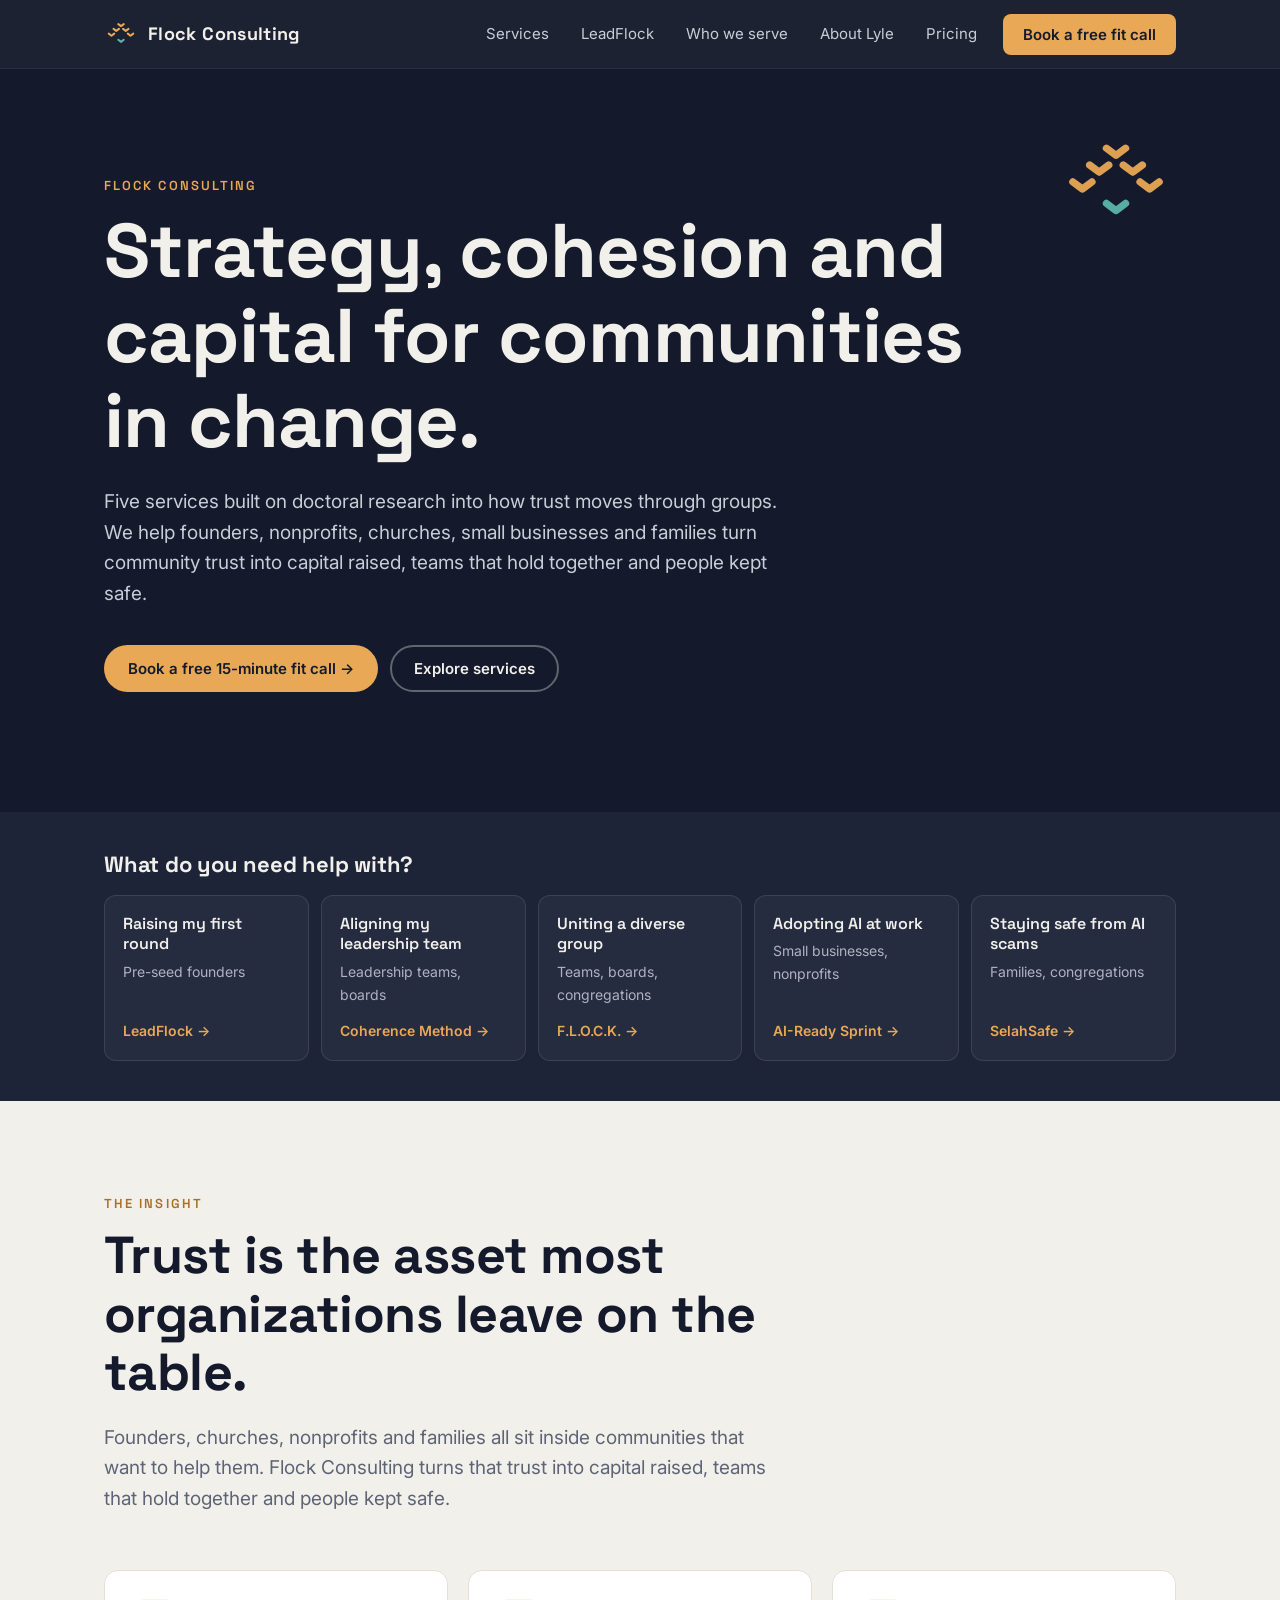
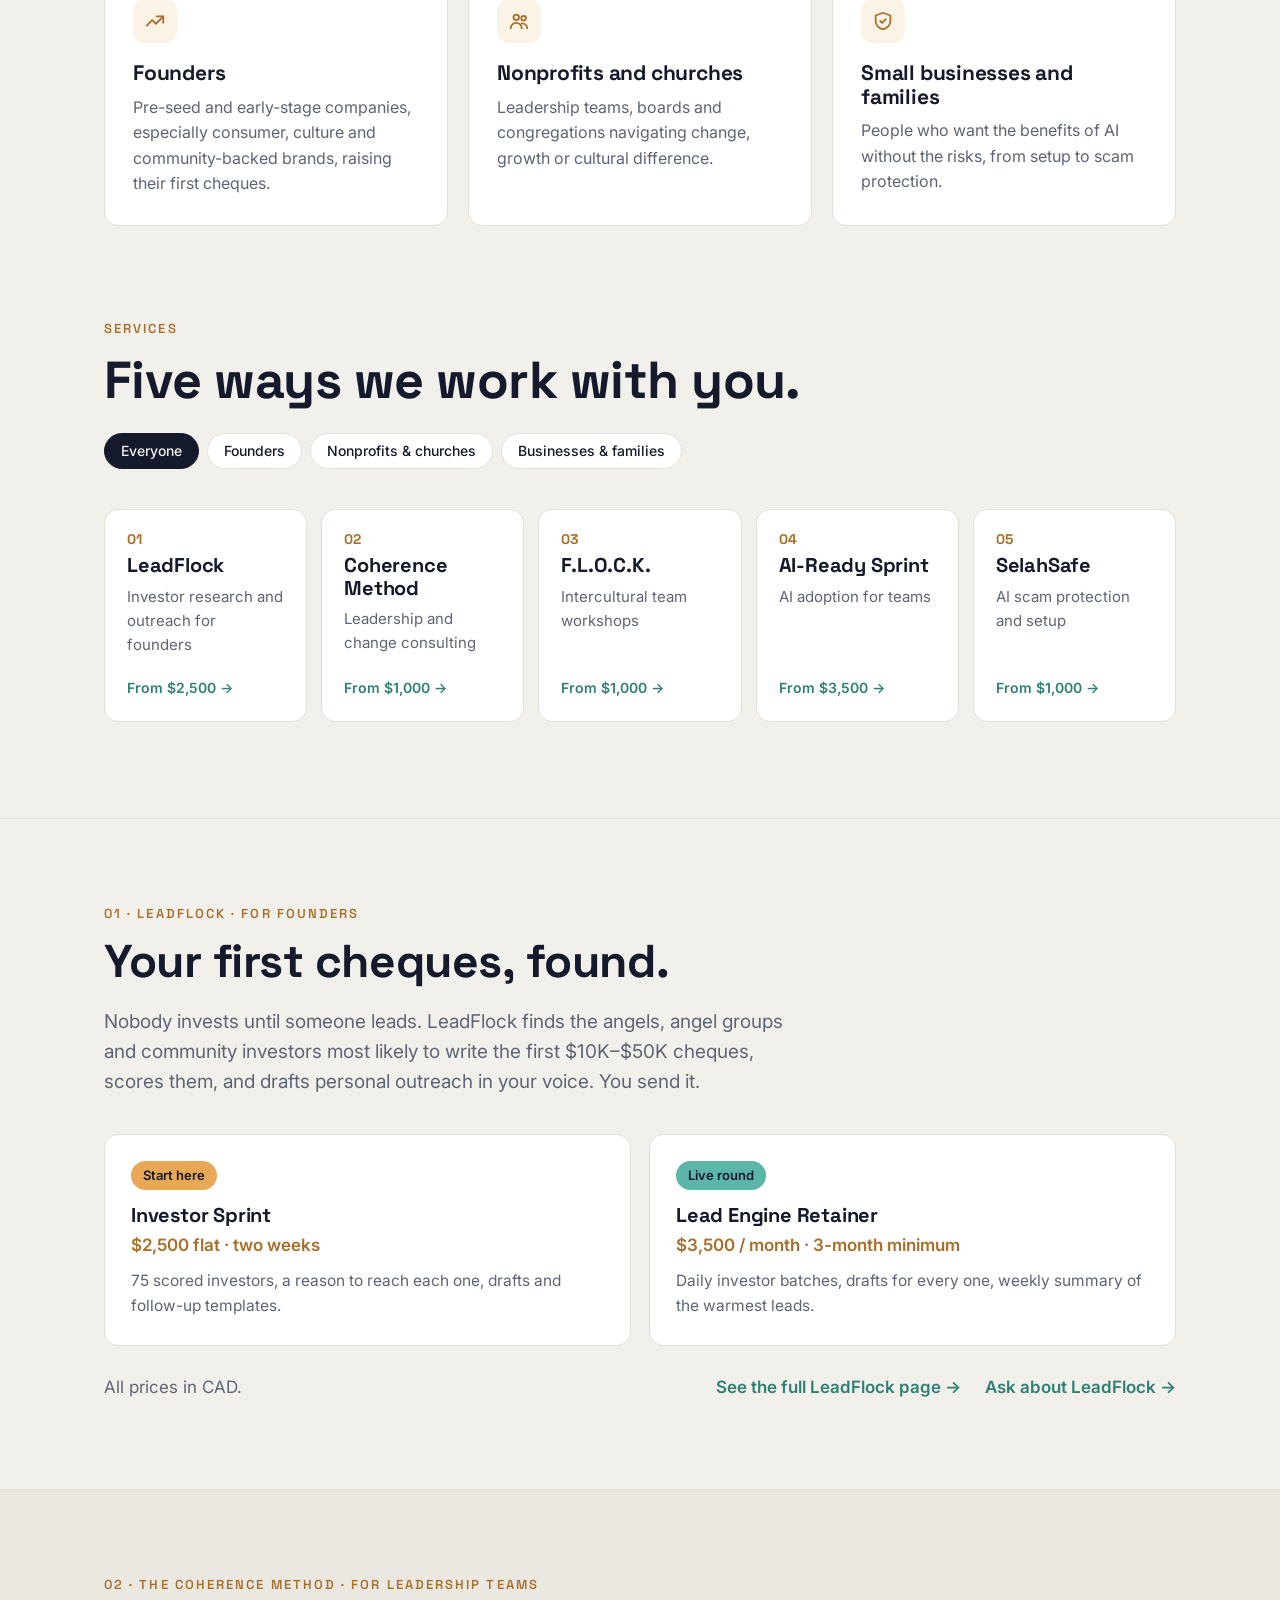
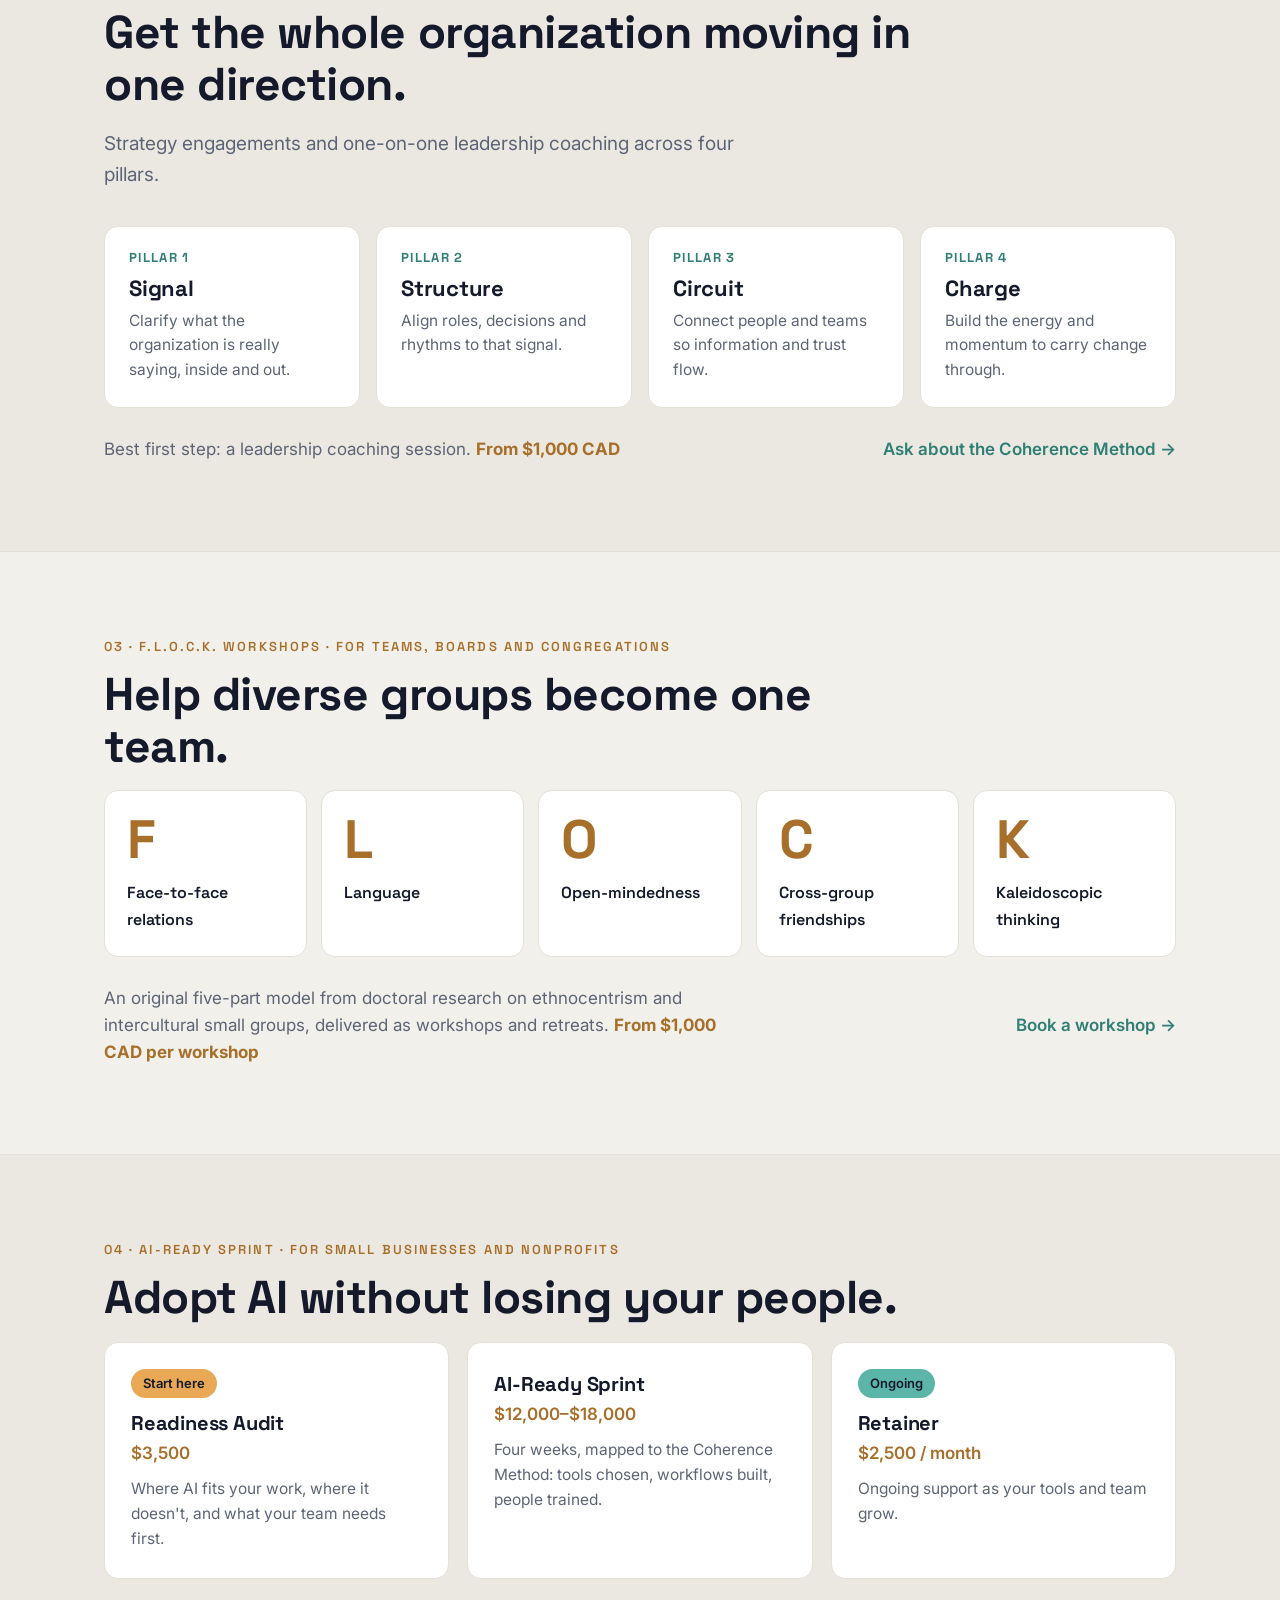
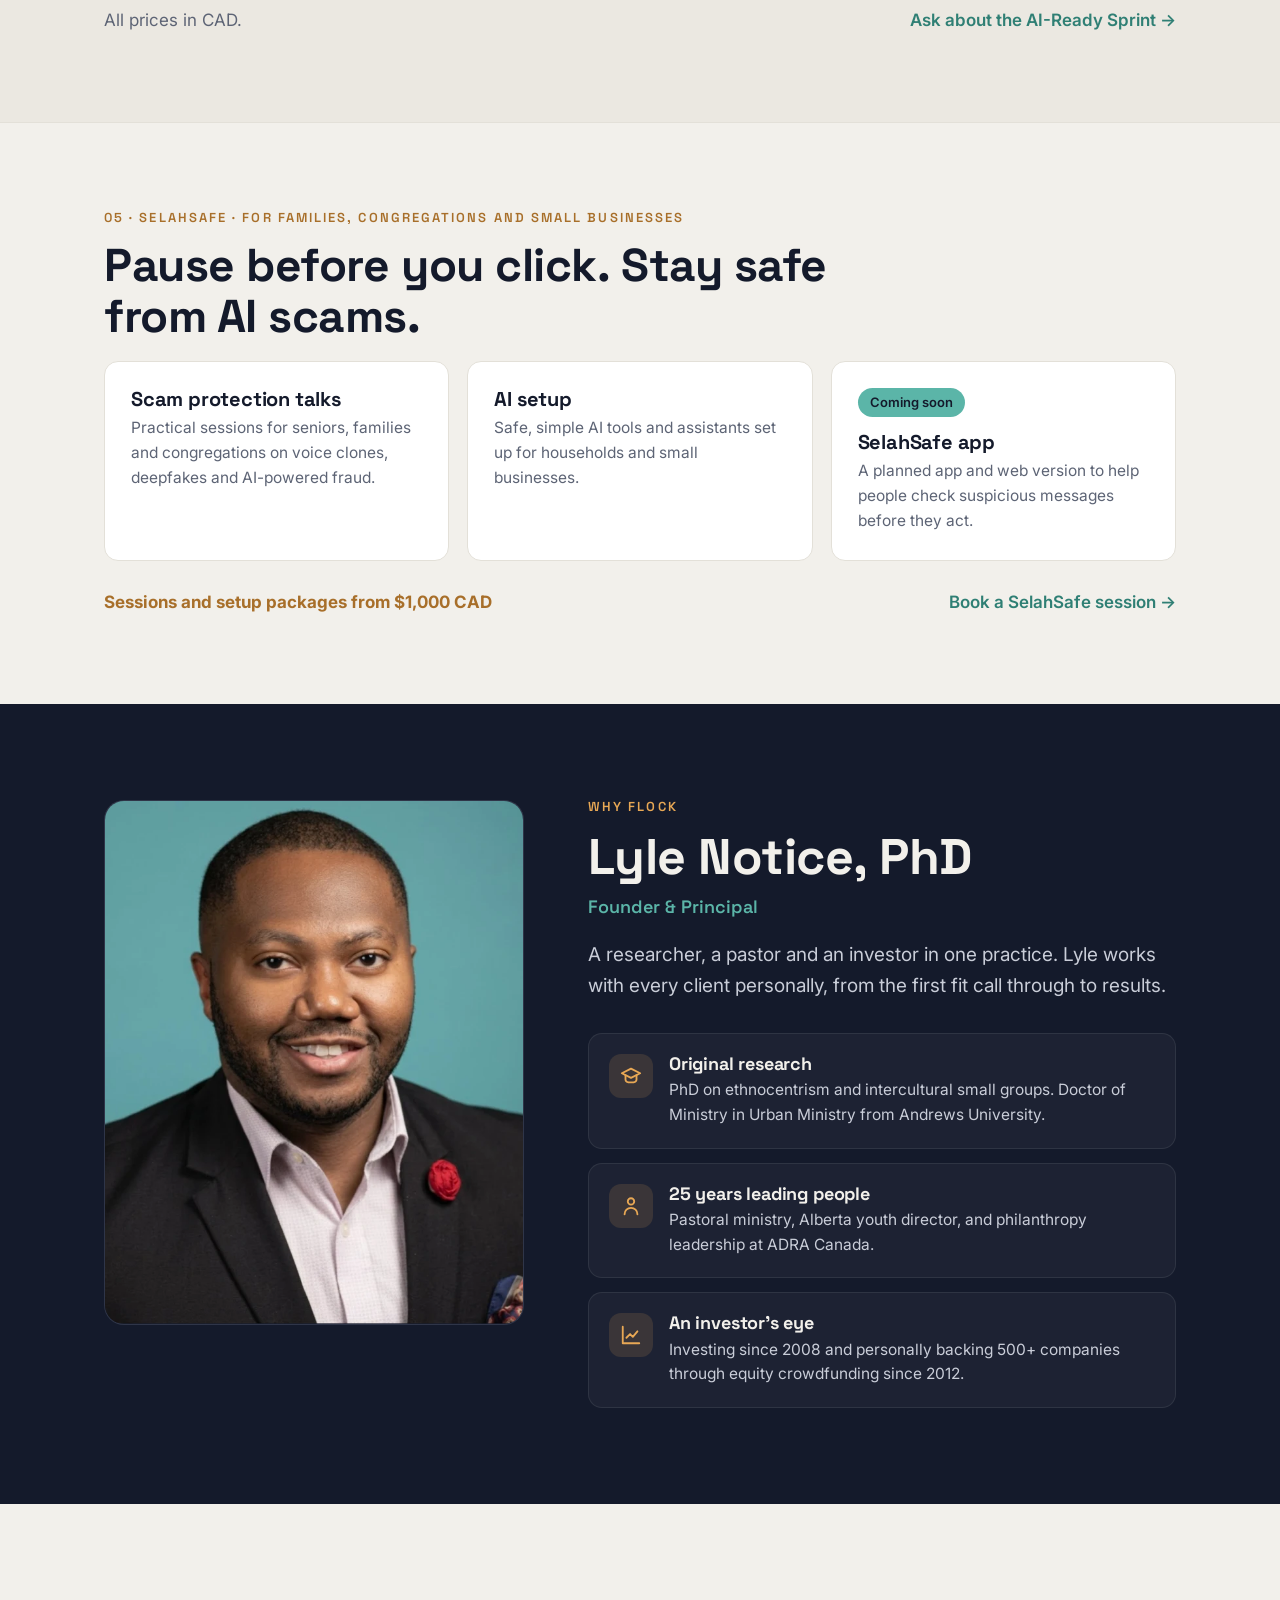
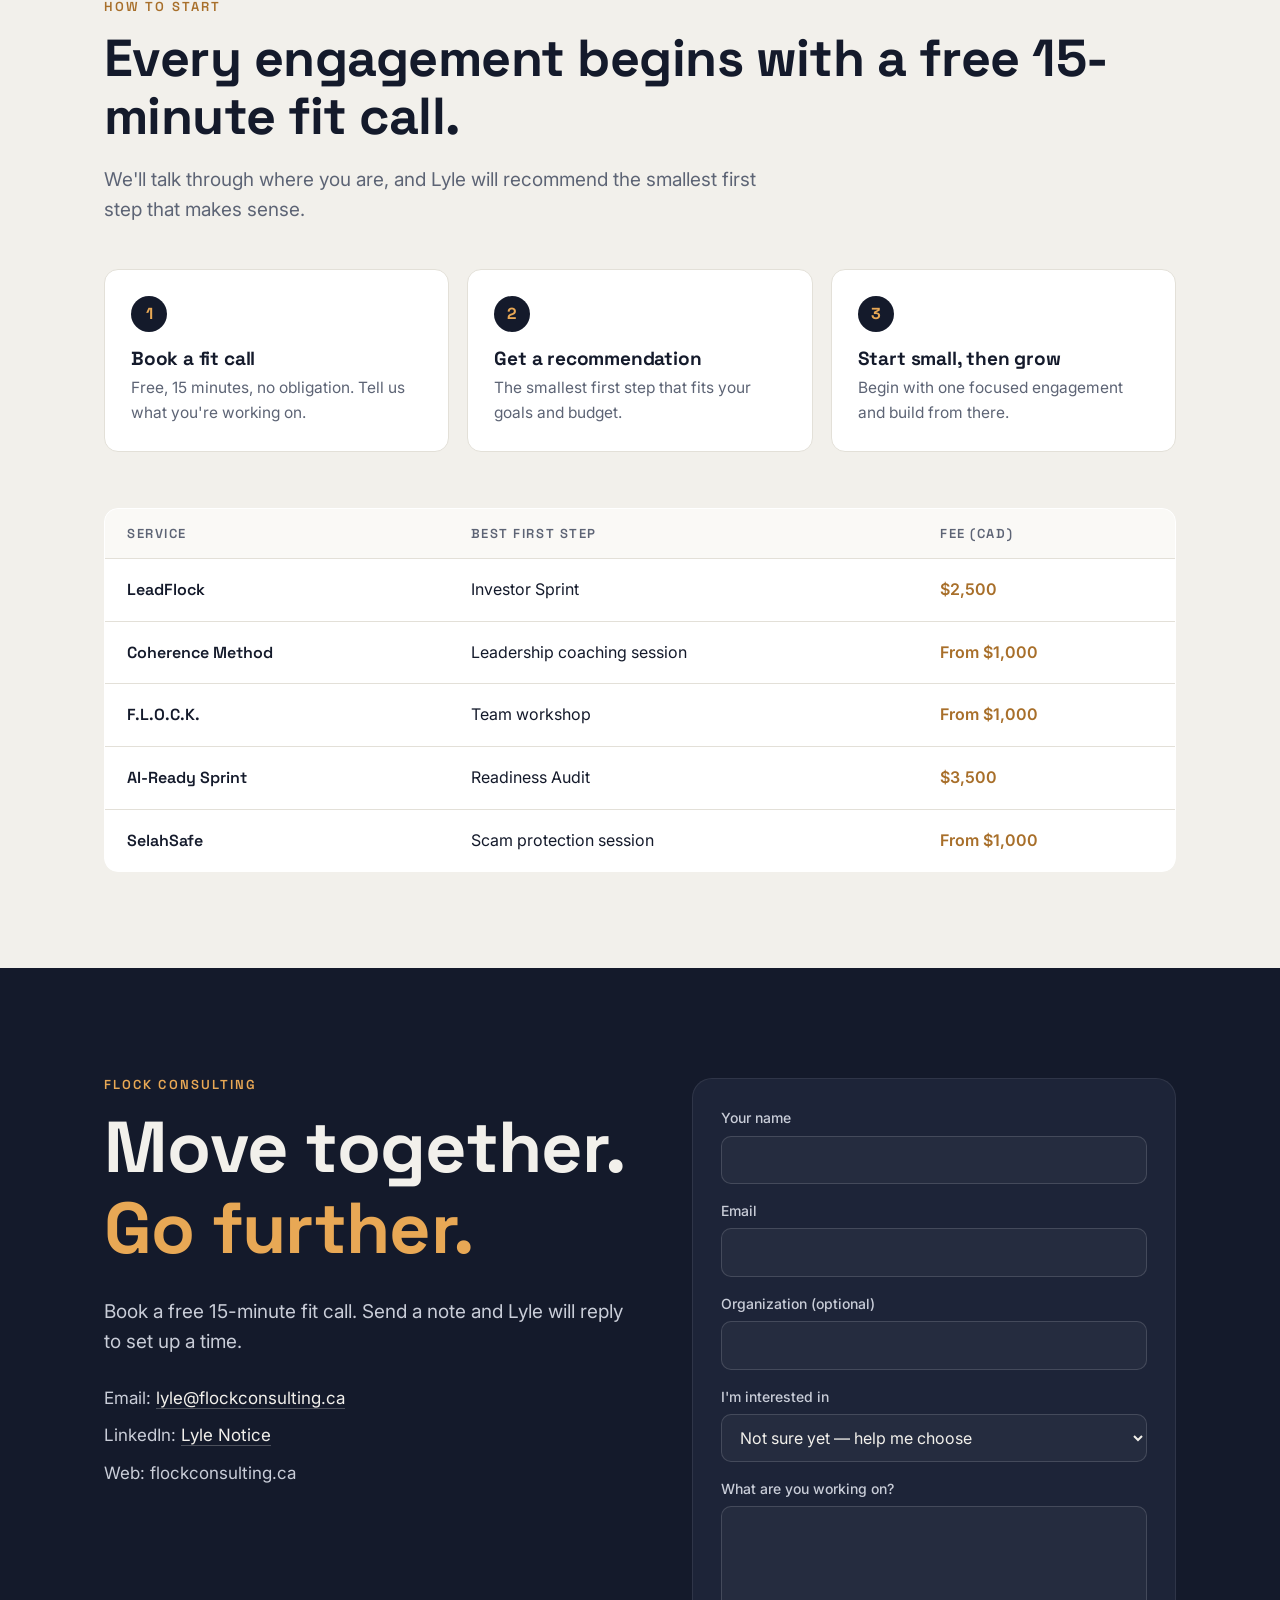
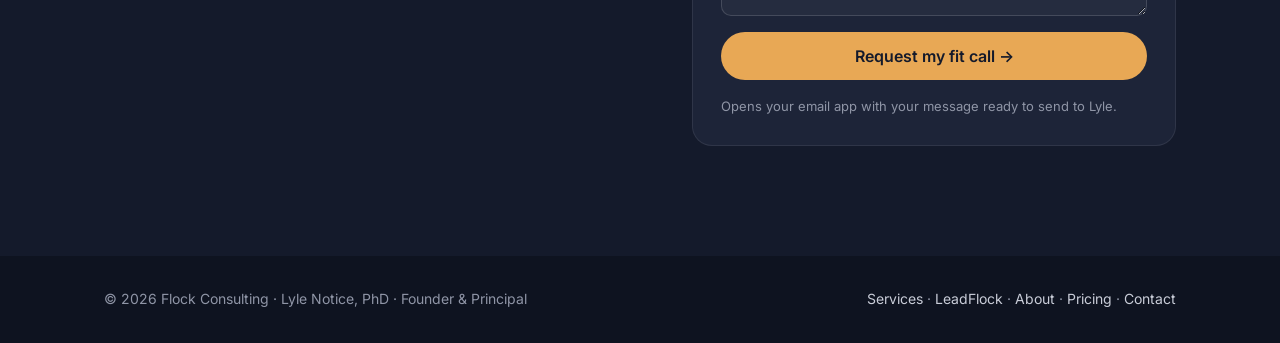
==== index.html @ 2052abdd "Move site files to the repository root Vercel serves static sites from the repository root, so the s" ====
<!doctype html>
<html lang="en">
<head>
<meta charset="utf-8">
<meta name="viewport" content="width=device-width, initial-scale=1">
<title>Flock Consulting — Strategy, cohesion and capital</title>
<meta name="description" content="Flock Consulting helps founders, nonprofits, churches, small businesses and families turn community trust into capital raised, teams that hold together and people kept safe. Founded by Lyle Notice, PhD.">
<link rel="preconnect" href="https://fonts.googleapis.com">
<link rel="preconnect" href="https://fonts.gstatic.com" crossorigin>
<link href="https://fonts.googleapis.com/css2?family=Space+Grotesk:wght@500;600;700&family=Inter:wght@400;500;600&display=swap" rel="stylesheet">
<link rel="icon" href="data:image/svg+xml,%3Csvg xmlns='http://www.w3.org/2000/svg' viewBox='0 0 100 80'%3E%3Crect width='100' height='80' rx='14' fill='%23141a2b'/%3E%3Cg fill='none' stroke-width='7' stroke-linecap='round' stroke-linejoin='round'%3E%3Cg stroke='%23e8a855'%3E%3Cpath d='M44 14l6 5 6-5M32 27l6 5 6-5M56 27l6 5 6-5M20 40l6 5 6-5M68 40l6 5 6-5'/%3E%3C/g%3E%3Cpath stroke='%235bb5a8' d='M44 56l6 5 6-5'/%3E%3C/g%3E%3C/svg%3E">
<link rel="stylesheet" href="styles.css">
</head>
<body>
<a class="skip" href="#main">Skip to content</a>

<svg width="0" height="0" style="position:absolute" aria-hidden="true">
  <symbol id="flock" viewBox="0 0 100 70">
    <g fill="none" stroke-width="6" stroke-linecap="round" stroke-linejoin="round">
      <path stroke="#e8a855" d="M42 6l8 6 8-6M28 20l8 6 8-6M56 20l8 6 8-6M14 34l8 6 8-6M70 34l8 6 8-6"/>
      <path stroke="#5bb5a8" d="M42 52l8 6 8-6"/>
    </g>
  </symbol>
</svg>

<header>
  <nav class="wrap nav" aria-label="Main">
    <a class="brand" href="#top"><svg width="34" height="24"><use href="#flock"/></svg>Flock Consulting</a>
    <button class="menu-btn" aria-expanded="false" aria-controls="menu" aria-label="Open menu">
      <svg width="26" height="26" viewBox="0 0 24 24" fill="none" stroke="currentColor" stroke-width="2" stroke-linecap="round"><path d="M4 7h16M4 12h16M4 17h16"/></svg>
    </button>
    <ul id="menu">
      <li><a href="#services">Services</a></li>
      <li><a href="leadflock.html">LeadFlock</a></li>
      <li><a href="#who">Who we serve</a></li>
      <li><a href="#about">About Lyle</a></li>
      <li><a href="#start">Pricing</a></li>
      <li><a class="btn btn-amber" href="#contact">Book a free fit call</a></li>
    </ul>
  </nav>
</header>

<main id="main">
<!-- HERO -->
<section class="hero dark" id="top">
  <svg class="mark" viewBox="0 0 100 70" aria-hidden="true"><use href="#flock"/></svg>
  <div class="wrap">
    <div class="eyebrow">Flock Consulting</div>
    <h1>Strategy, cohesion and capital for communities in change.</h1>
    <p class="lead">Five services built on doctoral research into how trust moves through groups. We help founders, nonprofits, churches, small businesses and families turn community trust into capital raised, teams that hold together and people kept safe.</p>
    <div class="ctas">
      <a class="btn btn-amber" href="#contact">Book a free 15-minute fit call →</a>
      <a class="btn btn-ghost" href="#services">Explore services</a>
    </div>
  </div>
</section>

<!-- PATH FINDER -->
<div class="finder">
  <div class="wrap">
    <h2>What do you need help with?</h2>
    <div class="paths">
      <a class="path" href="#leadflock"><b>Raising my first round</b><span>Pre-seed founders</span><i>LeadFlock →</i></a>
      <a class="path" href="#coherence"><b>Aligning my leadership team</b><span>Leadership teams, boards</span><i>Coherence Method →</i></a>
      <a class="path" href="#flock-workshops"><b>Uniting a diverse group</b><span>Teams, boards, congregations</span><i>F.L.O.C.K. →</i></a>
      <a class="path" href="#ai-ready"><b>Adopting AI at work</b><span>Small businesses, nonprofits</span><i>AI-Ready Sprint →</i></a>
      <a class="path" href="#selahsafe"><b>Staying safe from AI scams</b><span>Families, congregations</span><i>SelahSafe →</i></a>
    </div>
  </div>
</div>

<!-- INSIGHT + WHO -->
<section class="insight" id="who">
  <div class="wrap">
    <div class="eyebrow">The insight</div>
    <h2>Trust is the asset most organizations leave on the table.</h2>
    <p class="lead">Founders, churches, nonprofits and families all sit inside communities that want to help them. Flock Consulting turns that trust into capital raised, teams that hold together and people kept safe.</p>
    <div class="grid3">
      <div class="card reveal">
        <div class="who-ico"><svg width="22" height="22" viewBox="0 0 24 24" fill="none" stroke="currentColor" stroke-width="2" stroke-linecap="round" stroke-linejoin="round"><path d="M3 17l6-6 4 4 8-8"/><path d="M14 7h7v7"/></svg></div>
        <h3>Founders</h3>
        <p>Pre-seed and early-stage companies, especially consumer, culture and community-backed brands, raising their first cheques.</p>
      </div>
      <div class="card reveal">
        <div class="who-ico"><svg width="22" height="22" viewBox="0 0 24 24" fill="none" stroke="currentColor" stroke-width="2" stroke-linecap="round" stroke-linejoin="round"><circle cx="9" cy="8" r="3"/><circle cx="17" cy="9" r="2.5"/><path d="M3 20c0-3.3 2.7-6 6-6s6 2.7 6 6M15 14.5c3 0 6 2 6 5.5"/></svg></div>
        <h3>Nonprofits and churches</h3>
        <p>Leadership teams, boards and congregations navigating change, growth or cultural difference.</p>
      </div>
      <div class="card reveal">
        <div class="who-ico"><svg width="22" height="22" viewBox="0 0 24 24" fill="none" stroke="currentColor" stroke-width="2" stroke-linecap="round" stroke-linejoin="round"><path d="M12 3l8 3v6c0 4.5-3.4 8.3-8 9-4.6-.7-8-4.5-8-9V6z"/><path d="M9 12l2 2 4-4"/></svg></div>
        <h3>Small businesses and families</h3>
        <p>People who want the benefits of AI without the risks, from setup to scam protection.</p>
      </div>
    </div>
  </div>
</section>

<!-- SERVICES OVERVIEW -->
<section id="services" style="padding-top:0">
  <div class="wrap">
    <div class="svc-head">
      <div>
        <div class="eyebrow">Services</div>
        <h2>Five ways we work with you.</h2>
      </div>
      <div class="filters" role="group" aria-label="Filter services by who you are">
        <button aria-pressed="true" data-f="all">Everyone</button>
        <button aria-pressed="false" data-f="founder">Founders</button>
        <button aria-pressed="false" data-f="org">Nonprofits &amp; churches</button>
        <button aria-pressed="false" data-f="biz">Businesses &amp; families</button>
      </div>
    </div>
    <div class="svc-list">
      <a class="svc-tile" href="#leadflock" data-a="founder"><span class="n">01</span><h3>LeadFlock</h3><p>Investor research and outreach for founders</p><span class="more">From $2,500 →</span></a>
      <a class="svc-tile" href="#coherence" data-a="org biz"><span class="n">02</span><h3>Coherence Method</h3><p>Leadership and change consulting</p><span class="more">From $1,000 →</span></a>
      <a class="svc-tile" href="#flock-workshops" data-a="org"><span class="n">03</span><h3>F.L.O.C.K.</h3><p>Intercultural team workshops</p><span class="more">From $1,000 →</span></a>
      <a class="svc-tile" href="#ai-ready" data-a="org biz"><span class="n">04</span><h3>AI-Ready Sprint</h3><p>AI adoption for teams</p><span class="more">From $3,500 →</span></a>
      <a class="svc-tile" href="#selahsafe" data-a="org biz"><span class="n">05</span><h3>SelahSafe</h3><p>AI scam protection and setup</p><span class="more">From $1,000 →</span></a>
    </div>
  </div>
</section>

<!-- 01 LEADFLOCK -->
<section class="svc" id="leadflock">
  <div class="wrap">
    <div class="eyebrow">01 · LeadFlock · For founders</div>
    <h2>Your first cheques, found.</h2>
    <p class="lead">Nobody invests until someone leads. LeadFlock finds the angels, angel groups and community investors most likely to write the first $10K–$50K cheques, scores them, and drafts personal outreach in your voice. You send it.</p>
    <div class="tiers">
      <div class="tier reveal"><span class="tag amber">Start here</span><h4>Investor Sprint</h4><div class="price">$2,500 flat · two weeks</div><p>75 scored investors, a reason to reach each one, drafts and follow-up templates.</p></div>
      <div class="tier reveal"><span class="tag teal">Live round</span><h4>Lead Engine Retainer</h4><div class="price">$3,500 / month · 3-month minimum</div><p>Daily investor batches, drafts for every one, weekly summary of the warmest leads.</p></div>
    </div>
    <div class="svc-foot"><p>All prices in CAD.</p><span style="display:flex;gap:24px;flex-wrap:wrap"><a class="text-link" href="leadflock.html">See the full LeadFlock page →</a><a class="text-link" href="#contact" data-service="LeadFlock">Ask about LeadFlock →</a></span></div>
  </div>
</section>

<!-- 02 COHERENCE -->
<section class="svc alt" id="coherence">
  <div class="wrap">
    <div class="eyebrow">02 · The Coherence Method · For leadership teams</div>
    <h2>Get the whole organization moving in one direction.</h2>
    <p class="lead">Strategy engagements and one-on-one leadership coaching across four pillars.</p>
    <div class="pillars">
      <div class="pillar reveal"><div class="step">PILLAR 1</div><h4>Signal</h4><p>Clarify what the organization is really saying, inside and out.</p></div>
      <div class="pillar reveal"><div class="step">PILLAR 2</div><h4>Structure</h4><p>Align roles, decisions and rhythms to that signal.</p></div>
      <div class="pillar reveal"><div class="step">PILLAR 3</div><h4>Circuit</h4><p>Connect people and teams so information and trust flow.</p></div>
      <div class="pillar reveal"><div class="step">PILLAR 4</div><h4>Charge</h4><p>Build the energy and momentum to carry change through.</p></div>
    </div>
    <div class="svc-foot"><p>Best first step: a leadership coaching session. <strong>From $1,000 CAD</strong></p><a class="text-link" href="#contact" data-service="Coherence Method">Ask about the Coherence Method →</a></div>
  </div>
</section>

<!-- 03 FLOCK -->
<section class="svc" id="flock-workshops">
  <div class="wrap">
    <div class="eyebrow">03 · F.L.O.C.K. workshops · For teams, boards and congregations</div>
    <h2>Help diverse groups become one team.</h2>
    <div class="letters">
      <div class="letter reveal"><b>F</b><span>Face-to-face relations</span></div>
      <div class="letter reveal"><b>L</b><span>Language</span></div>
      <div class="letter reveal"><b>O</b><span>Open-mindedness</span></div>
      <div class="letter reveal"><b>C</b><span>Cross-group friendships</span></div>
      <div class="letter reveal"><b>K</b><span>Kaleidoscopic thinking</span></div>
    </div>
    <div class="svc-foot"><p>An original five-part model from doctoral research on ethnocentrism and intercultural small groups, delivered as workshops and retreats. <strong>From $1,000 CAD per workshop</strong></p><a class="text-link" href="#contact" data-service="F.L.O.C.K. workshop">Book a workshop →</a></div>
  </div>
</section>

<!-- 04 AI READY -->
<section class="svc alt" id="ai-ready">
  <div class="wrap">
    <div class="eyebrow">04 · AI-Ready Sprint · For small businesses and nonprofits</div>
    <h2>Adopt AI without losing your people.</h2>
    <div class="tiers">
      <div class="tier reveal"><span class="tag amber">Start here</span><h4>Readiness Audit</h4><div class="price">$3,500</div><p>Where AI fits your work, where it doesn't, and what your team needs first.</p></div>
      <div class="tier reveal"><h4 style="margin-top:4px">AI-Ready Sprint</h4><div class="price">$12,000–$18,000</div><p>Four weeks, mapped to the Coherence Method: tools chosen, workflows built, people trained.</p></div>
      <div class="tier reveal"><span class="tag teal">Ongoing</span><h4>Retainer</h4><div class="price">$2,500 / month</div><p>Ongoing support as your tools and team grow.</p></div>
    </div>
    <div class="svc-foot"><p>All prices in CAD.</p><a class="text-link" href="#contact" data-service="AI-Ready Sprint">Ask about the AI-Ready Sprint →</a></div>
  </div>
</section>

<!-- 05 SELAHSAFE -->
<section class="svc" id="selahsafe">
  <div class="wrap">
    <div class="eyebrow">05 · SelahSafe · For families, congregations and small businesses</div>
    <h2>Pause before you click. Stay safe from AI scams.</h2>
    <div class="tiers">
      <div class="tier reveal"><h4>Scam protection talks</h4><p>Practical sessions for seniors, families and congregations on voice clones, deepfakes and AI-powered fraud.</p></div>
      <div class="tier reveal"><h4>AI setup</h4><p>Safe, simple AI tools and assistants set up for households and small businesses.</p></div>
      <div class="tier reveal"><span class="tag teal">Coming soon</span><h4>SelahSafe app</h4><p>A planned app and web version to help people check suspicious messages before they act.</p></div>
    </div>
    <div class="svc-foot"><p><strong>Sessions and setup packages from $1,000 CAD</strong></p><a class="text-link" href="#contact" data-service="SelahSafe">Book a SelahSafe session →</a></div>
  </div>
</section>

<!-- ABOUT -->
<section class="about dark" id="about">
  <div class="wrap about-grid">
    <figure class="portrait" style="margin:0">
      <img src="lyle-notice.webp" alt="Lyle Notice, PhD, Founder and Principal of Flock Consulting" width="800" height="800" loading="lazy">
    </figure>
    <div>
      <div class="eyebrow">Why Flock</div>
      <h2>Lyle Notice, PhD</h2>
      <div class="role">Founder &amp; Principal</div>
      <p class="lead">A researcher, a pastor and an investor in one practice. Lyle works with every client personally, from the first fit call through to results.</p>
      <div class="creds">
        <div class="cred reveal"><div class="ico"><svg width="22" height="22" viewBox="0 0 24 24" fill="none" stroke="currentColor" stroke-width="2" stroke-linecap="round" stroke-linejoin="round"><path d="M2 9l10-5 10 5-10 5z"/><path d="M6 11v5c0 1.7 2.7 3 6 3s6-1.3 6-3v-5"/></svg></div><div><h3>Original research</h3><p>PhD on ethnocentrism and intercultural small groups. Doctor of Ministry in Urban Ministry from Andrews University.</p></div></div>
        <div class="cred reveal"><div class="ico"><svg width="22" height="22" viewBox="0 0 24 24" fill="none" stroke="currentColor" stroke-width="2" stroke-linecap="round" stroke-linejoin="round"><circle cx="12" cy="7" r="3.5"/><path d="M5 21c0-3.9 3.1-7 7-7s7 3.1 7 7"/></svg></div><div><h3>25 years leading people</h3><p>Pastoral ministry, Alberta youth director, and philanthropy leadership at ADRA Canada.</p></div></div>
        <div class="cred reveal"><div class="ico"><svg width="22" height="22" viewBox="0 0 24 24" fill="none" stroke="currentColor" stroke-width="2" stroke-linecap="round" stroke-linejoin="round"><path d="M3 3v18h18"/><path d="M7 15l4-4 3 3 5-6"/></svg></div><div><h3>An investor's eye</h3><p>Investing since 2008 and personally backing 500+ companies through equity crowdfunding since 2012.</p></div></div>
      </div>
    </div>
  </div>
</section>

<!-- HOW TO START -->
<section class="start" id="start">
  <div class="wrap">
    <div class="eyebrow">How to start</div>
    <h2>Every engagement begins with a free 15-minute fit call.</h2>
    <p class="lead">We'll talk through where you are, and Lyle will recommend the smallest first step that makes sense.</p>
    <div class="steps">
      <div class="stepc reveal"><div class="num">1</div><h3>Book a fit call</h3><p>Free, 15 minutes, no obligation. Tell us what you're working on.</p></div>
      <div class="stepc reveal"><div class="num">2</div><h3>Get a recommendation</h3><p>The smallest first step that fits your goals and budget.</p></div>
      <div class="stepc reveal"><div class="num">3</div><h3>Start small, then grow</h3><p>Begin with one focused engagement and build from there.</p></div>
    </div>
    <div class="tbl-wrap">
      <table>
        <thead><tr><th>Service</th><th>Best first step</th><th>Fee (CAD)</th></tr></thead>
        <tbody>
          <tr><td>LeadFlock</td><td>Investor Sprint</td><td>$2,500</td></tr>
          <tr><td>Coherence Method</td><td>Leadership coaching session</td><td>From $1,000</td></tr>
          <tr><td>F.L.O.C.K.</td><td>Team workshop</td><td>From $1,000</td></tr>
          <tr><td>AI-Ready Sprint</td><td>Readiness Audit</td><td>$3,500</td></tr>
          <tr><td>SelahSafe</td><td>Scam protection session</td><td>From $1,000</td></tr>
        </tbody>
      </table>
    </div>
  </div>
</section>

<!-- CONTACT -->
<section class="contact dark" id="contact">
  <div class="wrap contact-grid">
    <div>
      <div class="eyebrow">Flock Consulting</div>
      <h2>Move together.<br><span>Go further.</span></h2>
      <p class="lead">Book a free 15-minute fit call. Send a note and Lyle will reply to set up a time.</p>
      <div class="lines">
        <div>Email: <a href="mailto:lyle@flockconsulting.ca">lyle@flockconsulting.ca</a></div>
        <div>LinkedIn: <a href="https://www.linkedin.com/in/lyle-notice-373ba261" target="_blank" rel="noopener">Lyle Notice</a></div>
        <div>Web: flockconsulting.ca</div>
      </div>
    </div>
    <form id="fitform">
      <label>Your name<input name="name" required autocomplete="name"></label>
      <label>Email<input name="email" type="email" required autocomplete="email"></label>
      <label>Organization (optional)<input name="org" autocomplete="organization"></label>
      <label>I'm interested in
        <select name="service">
          <option>Not sure yet — help me choose</option>
          <option>LeadFlock</option>
          <option>Coherence Method</option>
          <option>F.L.O.C.K. workshop</option>
          <option>AI-Ready Sprint</option>
          <option>SelahSafe</option>
        </select>
      </label>
      <label>What are you working on?<textarea name="msg"></textarea></label>
      <button class="btn btn-amber" type="submit">Request my fit call →</button>
      <small>Opens your email app with your message ready to send to Lyle.</small>
    </form>
  </div>
</section>
</main>

<footer>
  <div class="wrap">
    <span>© <span id="yr">2026</span> Flock Consulting · Lyle Notice, PhD · Founder &amp; Principal</span>
    <span><a href="#services">Services</a> · <a href="leadflock.html">LeadFlock</a> · <a href="#about">About</a> · <a href="#start">Pricing</a> · <a href="mailto:lyle@flockconsulting.ca">Contact</a></span>
  </div>
</footer>

<script>
document.getElementById('yr').textContent = new Date().getFullYear();

// Mobile menu
const btn = document.querySelector('.menu-btn'), menu = document.getElementById('menu');
btn.addEventListener('click', () => {
  const open = menu.classList.toggle('open');
  btn.setAttribute('aria-expanded', open);
});
menu.querySelectorAll('a').forEach(a => a.addEventListener('click', () => {
  menu.classList.remove('open'); btn.setAttribute('aria-expanded', false);
}));

// Audience filter
document.querySelectorAll('.filters button').forEach(b => b.addEventListener('click', () => {
  document.querySelectorAll('.filters button').forEach(x => x.setAttribute('aria-pressed', x === b));
  const f = b.dataset.f;
  document.querySelectorAll('.svc-tile').forEach(t =>
    t.classList.toggle('dim', f !== 'all' && !t.dataset.a.split(' ').includes(f)));
}));

// Pre-select service when a "Ask about…" link is clicked
document.querySelectorAll('[data-service]').forEach(a => a.addEventListener('click', () => {
  document.querySelector('#fitform select').value = a.dataset.service;
}));

// Form -> mailto
document.getElementById('fitform').addEventListener('submit', e => {
  e.preventDefault();
  const d = new FormData(e.target);
  const body = `Name: ${d.get('name')}\nEmail: ${d.get('email')}\nOrganization: ${d.get('org')}\nInterested in: ${d.get('service')}\n\n${d.get('msg')}`;
  location.href = 'mailto:lyle@flockconsulting.ca?subject=' + encodeURIComponent('Fit call request — ' + d.get('service')) + '&body=' + encodeURIComponent(body);
});

// Active nav link
const links = [...document.querySelectorAll('.nav ul a[href^="#"]:not(.btn)')];
const map = {services:'#services',leadflock:'#services',coherence:'#services','flock-workshops':'#services','ai-ready':'#services',selahsafe:'#services',who:'#who',about:'#about',start:'#start'};
const so = new IntersectionObserver(es => es.forEach(e => {
  if (e.isIntersecting) links.forEach(l => l.classList.toggle('active', l.getAttribute('href') === map[e.target.id]));
}), {rootMargin:'-45% 0px -50% 0px'});
document.querySelectorAll('section[id]').forEach(s => so.observe(s));

// Reveal on scroll
const ro = new IntersectionObserver(es => es.forEach(e => { if (e.isIntersecting) { e.target.classList.add('in'); ro.unobserve(e.target); } }), {threshold:.12});
document.querySelectorAll('.reveal').forEach(el => ro.observe(el));
</script>
</body>
</html>
---- styles.css ----
:root{
  --navy:#141a2b; --navy-2:#1d2438; --cream:#f2f0eb; --white:#fff;
  --amber:#e8a855; --amber-ink:#a86f2a; --teal:#5bb5a8; --teal-ink:#2f7f74;
  --ink:#141a2b; --muted:#5d6475; --line:#e3e0d8;
  --radius:14px; --max:1120px;
  --head:"Space Grotesk",system-ui,sans-serif; --body:"Inter",system-ui,sans-serif;
}
*{box-sizing:border-box}
html{scroll-behavior:smooth;scroll-padding-top:76px}
body{margin:0;background:var(--cream);color:var(--ink);font:400 17px/1.6 var(--body);-webkit-font-smoothing:antialiased}
h1,h2,h3,h4{font-family:var(--head);line-height:1.12;margin:0;letter-spacing:-.01em}
a{color:inherit}
img,svg{display:block}
.wrap{max-width:var(--max);margin:0 auto;padding:0 24px}
.eyebrow{font:600 13px/1 var(--head);letter-spacing:.16em;text-transform:uppercase;color:var(--amber-ink);margin-bottom:16px}
.dark .eyebrow{color:var(--amber)}
.lead{font-size:19px;color:var(--muted);max-width:680px}
.dark .lead{color:#c9cdd8}
section{padding:96px 0}
.dark{background:var(--navy);color:var(--cream)}
.btn{display:inline-flex;align-items:center;gap:8px;font:600 15px/1 var(--body);padding:14px 22px;border-radius:999px;text-decoration:none;border:2px solid transparent;transition:transform .15s,background .15s}
.btn:hover{transform:translateY(-1px)}
.btn-amber{background:var(--amber);color:var(--navy)}
.btn-amber:hover{background:#f0b766}
.btn-ghost{border-color:rgba(242,240,235,.35);color:var(--cream)}
.btn-ghost:hover{border-color:var(--cream)}
.btn-dark{background:var(--navy);color:var(--cream)}
:focus-visible{outline:3px solid var(--teal);outline-offset:3px;border-radius:6px}
.skip{position:absolute;left:-999px;top:8px;background:var(--amber);color:var(--navy);padding:8px 14px;border-radius:8px;z-index:100}
.skip:focus{left:8px}

/* Header */
header{position:sticky;top:0;z-index:50;background:rgba(20,26,43,.96);backdrop-filter:blur(8px);color:var(--cream);border-bottom:1px solid rgba(255,255,255,.06)}
.nav{display:flex;align-items:center;justify-content:space-between;height:68px}
.brand{display:flex;align-items:center;gap:10px;text-decoration:none;font:700 18px/1 var(--head);letter-spacing:.02em}
.nav ul{display:flex;gap:4px;list-style:none;margin:0;padding:0;align-items:center}
.nav ul a{display:block;padding:10px 14px;border-radius:8px;text-decoration:none;font-size:15px;color:#c9cdd8}
.nav ul a:hover,.nav ul a.active{color:var(--cream);background:rgba(255,255,255,.06)}
.nav ul .btn{margin-left:8px;padding:11px 18px;color:var(--navy)}
.menu-btn{display:none;background:none;border:0;color:var(--cream);padding:10px;cursor:pointer}
@media (max-width:1020px){
  .menu-btn{display:block}
  .nav ul{position:absolute;top:68px;left:0;right:0;flex-direction:column;align-items:stretch;background:var(--navy);padding:8px 16px 20px;gap:2px;display:none;border-bottom:1px solid rgba(255,255,255,.08)}
  .nav ul.open{display:flex}
  .nav ul a{padding:14px 12px;font-size:17px}
  .nav ul .btn{margin:10px 0 0;justify-content:center}
}

/* Hero */
.hero{padding:110px 0 120px;position:relative;overflow:hidden}
.hero h1{font-size:clamp(40px,6.4vw,76px);max-width:860px;margin-bottom:24px}
.hero .lead{margin-bottom:36px}
.hero .ctas{display:flex;flex-wrap:wrap;gap:12px}
.hero .mark{position:absolute;right:max(24px,calc((100vw - var(--max))/2 + 24px));top:72px;width:120px;opacity:.95}
@media (max-width:700px){.hero .mark{width:76px;top:32px}.hero{padding:120px 0 80px}}

/* Path finder */
.finder{background:var(--navy-2);color:var(--cream);padding:40px 0}
.finder h2{font-size:22px;margin-bottom:18px}
.paths{display:grid;grid-template-columns:repeat(5,1fr);gap:12px}
.path{background:rgba(255,255,255,.04);border:1px solid rgba(255,255,255,.1);border-radius:12px;padding:18px;text-decoration:none;display:flex;flex-direction:column;gap:6px;transition:border-color .15s,background .15s}
.path:hover{border-color:var(--amber);background:rgba(232,168,85,.08)}
.path b{font:600 16px/1.3 var(--head)}
.path span{font-size:14px;color:#aeb3c2}
.path i{font-style:normal;color:var(--amber);font-size:14px;font-weight:600;margin-top:auto;padding-top:8px}
@media (max-width:1000px){.paths{grid-template-columns:1fr 1fr}}
@media (max-width:560px){.paths{grid-template-columns:1fr}}

/* Insight + who */
.insight h2{font-size:clamp(32px,4.4vw,52px);max-width:760px;margin-bottom:22px}
.grid3{display:grid;grid-template-columns:repeat(3,1fr);gap:20px;margin-top:56px}
.card{background:var(--white);border:1px solid var(--line);border-radius:var(--radius);padding:28px}
.card h3{font-size:21px;margin-bottom:10px}
.card p{margin:0;color:var(--muted);font-size:16px}
.who-ico{width:44px;height:44px;border-radius:12px;display:grid;place-items:center;margin-bottom:18px;background:#fbf3e6;color:var(--amber-ink)}
@media (max-width:860px){.grid3{grid-template-columns:1fr}}

/* Services overview */
.svc-head{display:flex;justify-content:space-between;align-items:end;gap:24px;flex-wrap:wrap;margin-bottom:40px}
.svc-head h2{font-size:clamp(32px,4.4vw,52px)}
.filters{display:flex;flex-wrap:wrap;gap:8px}
.filters button{font:500 14px/1 var(--body);padding:10px 16px;border-radius:999px;border:1px solid var(--line);background:var(--white);color:var(--ink);cursor:pointer}
.filters button[aria-pressed=true]{background:var(--navy);color:var(--cream);border-color:var(--navy)}
.svc-list{display:grid;grid-template-columns:repeat(5,1fr);gap:14px}
.svc-tile{background:var(--white);border:1px solid var(--line);border-radius:var(--radius);padding:22px;text-decoration:none;display:flex;flex-direction:column;gap:8px;transition:opacity .2s,transform .15s,border-color .15s}
.svc-tile:hover{border-color:var(--amber);transform:translateY(-2px)}
.svc-tile .n{font:700 14px/1 var(--head);color:var(--amber-ink)}
.svc-tile h3{font-size:20px}
.svc-tile p{margin:0;color:var(--muted);font-size:15px}
.svc-tile .more{margin-top:auto;padding-top:12px;font-size:14px;font-weight:600;color:var(--teal-ink)}
.svc-tile.dim{opacity:.32}
@media (max-width:1000px){.svc-list{grid-template-columns:1fr 1fr}}
@media (max-width:560px){.svc-list{grid-template-columns:1fr}}

/* Service detail */
.svc{padding:88px 0;border-top:1px solid var(--line)}
.svc.alt{background:#ebe8e1}
.svc h2{font-size:clamp(30px,4vw,46px);margin-bottom:18px;max-width:820px}
.svc .lead{margin-bottom:36px}
.tiers{display:grid;grid-template-columns:repeat(auto-fit,minmax(260px,1fr));gap:18px}
.tier{background:var(--white);border:1px solid var(--line);border-radius:var(--radius);padding:26px}
.tag{display:inline-block;font:600 13px/1 var(--body);padding:8px 12px;border-radius:999px;margin-bottom:14px}
.tag.amber{background:var(--amber);color:var(--navy)}
.tag.teal{background:var(--teal);color:var(--navy)}
.tier h4{font-size:20px;margin-bottom:6px}
.price{font-weight:600;color:var(--amber-ink);margin-bottom:10px}
.tier p{margin:0;color:var(--muted);font-size:15.5px}
.pillars{display:grid;grid-template-columns:repeat(4,1fr);gap:16px}
.pillar{background:var(--white);border:1px solid var(--line);border-radius:var(--radius);padding:24px;position:relative}
.pillar .step{font:700 13px/1 var(--head);color:var(--teal-ink);letter-spacing:.1em;margin-bottom:12px}
.pillar h4{font-size:22px;margin-bottom:8px}
.pillar p{margin:0;color:var(--muted);font-size:15.5px}
.letters{display:grid;grid-template-columns:repeat(5,1fr);gap:14px}
.letter{background:var(--white);border:1px solid var(--line);border-radius:var(--radius);padding:22px}
.letter b{display:block;font:700 54px/1 var(--head);color:var(--amber-ink);margin-bottom:12px}
.letter span{font:600 16px/1.3 var(--head)}
@media (max-width:900px){.pillars{grid-template-columns:1fr 1fr}.letters{grid-template-columns:repeat(3,1fr)}}
@media (max-width:520px){.pillars{grid-template-columns:1fr}.letters{grid-template-columns:1fr 1fr}}
.svc-foot{margin-top:28px;display:flex;flex-wrap:wrap;gap:16px 28px;align-items:center;justify-content:space-between}
.svc-foot p{margin:0;color:var(--muted);max-width:640px}
.svc-foot strong{color:var(--amber-ink)}
.text-link{font-weight:600;color:var(--teal-ink);text-decoration:none;white-space:nowrap}
.text-link:hover{text-decoration:underline}

/* About */
.about-grid{display:grid;grid-template-columns:1fr 1.4fr;gap:64px;align-items:start}
.portrait{background:var(--navy-2);border-radius:20px;aspect-ratio:4/5;display:grid;place-items:center;position:relative;overflow:hidden;border:1px solid rgba(255,255,255,.08)}
.portrait img{width:100%;height:100%;object-fit:cover;object-position:50% 30%}
.about h2{font-size:clamp(32px,4.2vw,50px);margin-bottom:10px}
.role{font:600 18px/1.3 var(--head);color:var(--teal);margin-bottom:22px}
.creds{display:grid;gap:14px;margin-top:32px}
.cred{display:grid;grid-template-columns:44px 1fr;gap:16px;padding:20px;border-radius:var(--radius);background:rgba(255,255,255,.04);border:1px solid rgba(255,255,255,.08)}
.cred .ico{width:44px;height:44px;border-radius:12px;background:rgba(232,168,85,.14);color:var(--amber);display:grid;place-items:center}
.cred h3{font-size:18px;margin-bottom:4px}
.cred p{margin:0;color:#c9cdd8;font-size:15.5px}
@media (max-width:860px){.about-grid{grid-template-columns:1fr;gap:36px}.portrait{max-width:340px;aspect-ratio:1}}

/* Start */
.start h2{font-size:clamp(32px,4.4vw,52px);margin-bottom:16px}
.steps{display:grid;grid-template-columns:repeat(3,1fr);gap:18px;margin:44px 0 56px}
.stepc{padding:26px;border-radius:var(--radius);background:var(--white);border:1px solid var(--line)}
.stepc .num{width:36px;height:36px;border-radius:50%;background:var(--navy);color:var(--amber);display:grid;place-items:center;font:700 16px/1 var(--head);margin-bottom:16px}
.stepc h3{font-size:19px;margin-bottom:6px}
.stepc p{margin:0;color:var(--muted);font-size:15.5px}
@media (max-width:860px){.steps{grid-template-columns:1fr}}
table{width:100%;border-collapse:collapse;background:var(--white);border-radius:var(--radius);overflow:hidden;border:1px solid var(--line)}
th,td{text-align:left;padding:18px 22px;border-bottom:1px solid var(--line);font-size:16px}
th{font:600 13px/1 var(--head);letter-spacing:.12em;text-transform:uppercase;color:var(--muted);background:#faf9f6}
tr:last-child td{border-bottom:0}
td:first-child{font-weight:600;font-family:var(--head)}
td:last-child{color:var(--amber-ink);font-weight:600;white-space:nowrap}
.tbl-wrap{overflow-x:auto;border-radius:var(--radius)}
@media (max-width:600px){
  table,tbody,tr,td{display:block}
  thead{display:none}
  tr{padding:16px 18px;border-bottom:1px solid var(--line)}
  td{padding:2px 0;border:0}
  td:nth-child(2)::before{content:"First step: ";color:var(--muted)}
}

/* Contact */
.contact{padding:110px 0}
.contact h2{font-size:clamp(40px,6vw,72px);margin-bottom:28px}
.contact h2 span{color:var(--amber)}
.contact-grid{display:grid;grid-template-columns:1.1fr 1fr;gap:56px;align-items:start}
.contact .lines{margin-top:28px;display:grid;gap:10px;color:#c9cdd8}
.contact .lines a{color:var(--cream);text-decoration:none;border-bottom:1px solid rgba(242,240,235,.25)}
.contact .lines a:hover{border-color:var(--amber)}
form{background:var(--navy-2);border:1px solid rgba(255,255,255,.08);border-radius:20px;padding:28px;display:grid;gap:16px}
label{display:grid;gap:6px;font-size:14px;font-weight:500;color:#c9cdd8}
input,select,textarea{font:400 16px/1.4 var(--body);padding:12px 14px;border-radius:10px;border:1px solid rgba(255,255,255,.14);background:rgba(255,255,255,.04);color:var(--cream);width:100%}
select option{color:var(--ink)}
textarea{min-height:110px;resize:vertical}
input:focus,select:focus,textarea:focus{outline:none;border-color:var(--amber)}
form .btn{justify-content:center;border:0;cursor:pointer;font-size:16px;padding:16px}
form small{color:#8f95a6;font-size:13px}
@media (max-width:860px){.contact-grid{grid-template-columns:1fr}}

footer{background:#0e1320;color:#8f95a6;padding:32px 0;font-size:14px}
footer .wrap{display:flex;flex-wrap:wrap;justify-content:space-between;gap:12px}
footer a{color:#c9cdd8;text-decoration:none}
footer a:hover{color:var(--amber)}

.reveal{opacity:0;transform:translateY(14px);transition:opacity .6s,transform .6s}
.reveal.in{opacity:1;transform:none}
@media (prefers-reduced-motion:reduce){html{scroll-behavior:auto}.reveal{opacity:1;transform:none;transition:none}}

/* ---------- LeadFlock page ---------- */
.nav ul a.current{color:var(--amber)}
.crumb{font-size:14px;color:#aeb3c2;margin-bottom:22px}
.crumb a{color:#c9cdd8;text-decoration:none}
.crumb a:hover{color:var(--amber)}
.hero .presents{font:600 13px/1 var(--head);letter-spacing:.16em;text-transform:uppercase;color:#aeb3c2;margin-bottom:10px}
.hero .big{font-size:clamp(52px,9vw,104px);margin-bottom:14px}
.hero .sub{font:600 clamp(24px,3.4vw,36px)/1.2 var(--head);color:var(--amber);margin:0 0 22px}
.subnav{background:var(--white);border-bottom:1px solid var(--line);position:sticky;top:68px;z-index:40}
.subnav ul{list-style:none;margin:0 auto;padding:0 24px;max-width:var(--max);display:flex;gap:4px;overflow-x:auto;scrollbar-width:none}
.subnav ul::-webkit-scrollbar{display:none}
.subnav a{display:block;padding:14px 12px;font-size:14px;font-weight:500;color:var(--muted);text-decoration:none;white-space:nowrap;border-bottom:2px solid transparent}
.subnav a:hover,.subnav a.active{color:var(--ink);border-bottom-color:var(--amber)}
.lf section{padding:84px 0}
.lf h2{font-size:clamp(30px,4.2vw,48px);max-width:820px;margin-bottom:18px}
.lf .alt{background:#ebe8e1}
.stats{display:grid;grid-template-columns:repeat(3,1fr);gap:18px;margin-top:40px}
.stat{background:var(--white);border:1px solid var(--line);border-radius:var(--radius);padding:28px}
.stat b{display:block;font:700 44px/1 var(--head);color:var(--amber-ink);margin-bottom:12px}
.stat span{color:var(--muted)}
.source{margin-top:20px;font-size:14px;color:var(--muted)}
.big-quote{font-size:clamp(40px,6vw,72px)!important}
.steps4{display:grid;grid-template-columns:repeat(4,1fr);gap:16px;margin-top:40px}
.step4{background:var(--white);border:1px solid var(--line);border-radius:var(--radius);padding:24px}
.step4 .n{font:700 14px/1 var(--head);color:var(--amber-ink);margin-bottom:14px}
.step4 h3{font-size:22px;margin-bottom:8px}
.step4 p{margin:0;color:var(--muted);font-size:15.5px}
.dark .step4{background:rgba(255,255,255,.04);border-color:rgba(255,255,255,.1)}
.dark .step4 .n{color:var(--amber)}
.dark .step4 p{color:#c9cdd8}
@media (max-width:900px){.stats{grid-template-columns:1fr}.steps4{grid-template-columns:1fr 1fr}}
@media (max-width:520px){.steps4{grid-template-columns:1fr}}
.list-cards{display:grid;grid-template-columns:repeat(auto-fit,minmax(240px,1fr));gap:16px;margin-top:36px}
.list-cards .card h3{font-size:19px}
table.compare td:last-child{color:var(--ink);font-weight:400;white-space:normal}
table.compare td:nth-child(2){white-space:nowrap}
table.compare tr.us td{background:var(--navy);color:var(--cream);font-weight:600}
@media (max-width:600px){
  table.compare td:nth-child(2)::before{content:"Price: "}
  table.compare td:nth-child(3)::before{content:"The gap: ";color:var(--muted)}
  table.compare tr.us td:nth-child(3)::before{color:#aeb3c2}
  table.compare tr.us{background:var(--navy)}
}
.timeline{display:grid;grid-template-columns:repeat(3,1fr);gap:18px;margin-top:40px}
.tl{border-top:3px solid var(--line);padding-top:20px}
.tl.now{border-top-color:var(--amber)}
.tl .when{font:700 13px/1 var(--head);letter-spacing:.12em;text-transform:uppercase;color:var(--teal-ink);margin-bottom:10px}
.tl h3{font-size:21px;margin-bottom:8px}
.tl p{margin:0;color:var(--muted)}
@media (max-width:800px){.timeline{grid-template-columns:1fr}}
.bounds{display:grid;grid-template-columns:repeat(3,1fr);gap:16px;margin-top:36px}
.bound{display:grid;grid-template-columns:28px 1fr;gap:12px;align-items:start;padding:22px;border-radius:var(--radius);background:var(--white);border:1px solid var(--line)}
.bound svg{color:var(--teal-ink);margin-top:2px}
.bound b{display:block;font:600 17px/1.3 var(--head);margin-bottom:4px}
.bound span{color:var(--muted);font-size:15.5px}
@media (max-width:800px){.bounds{grid-template-columns:1fr}}
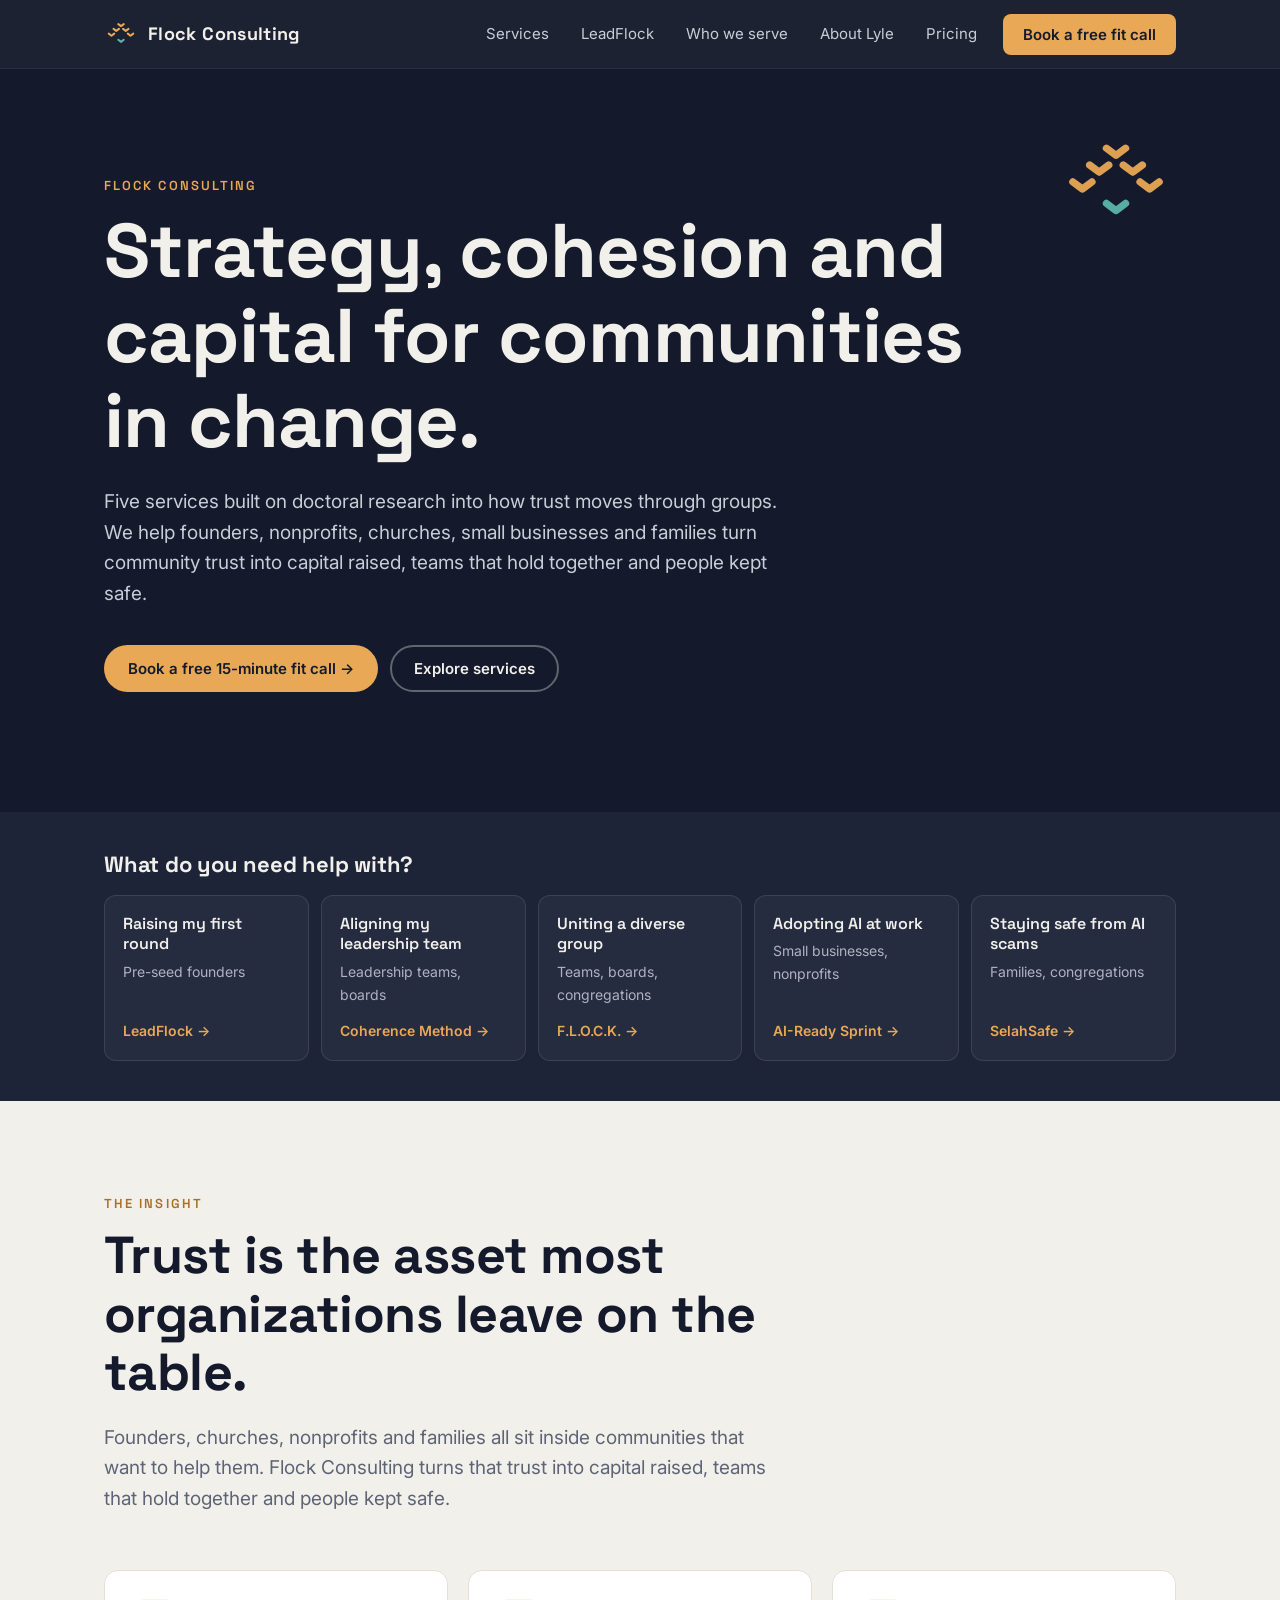
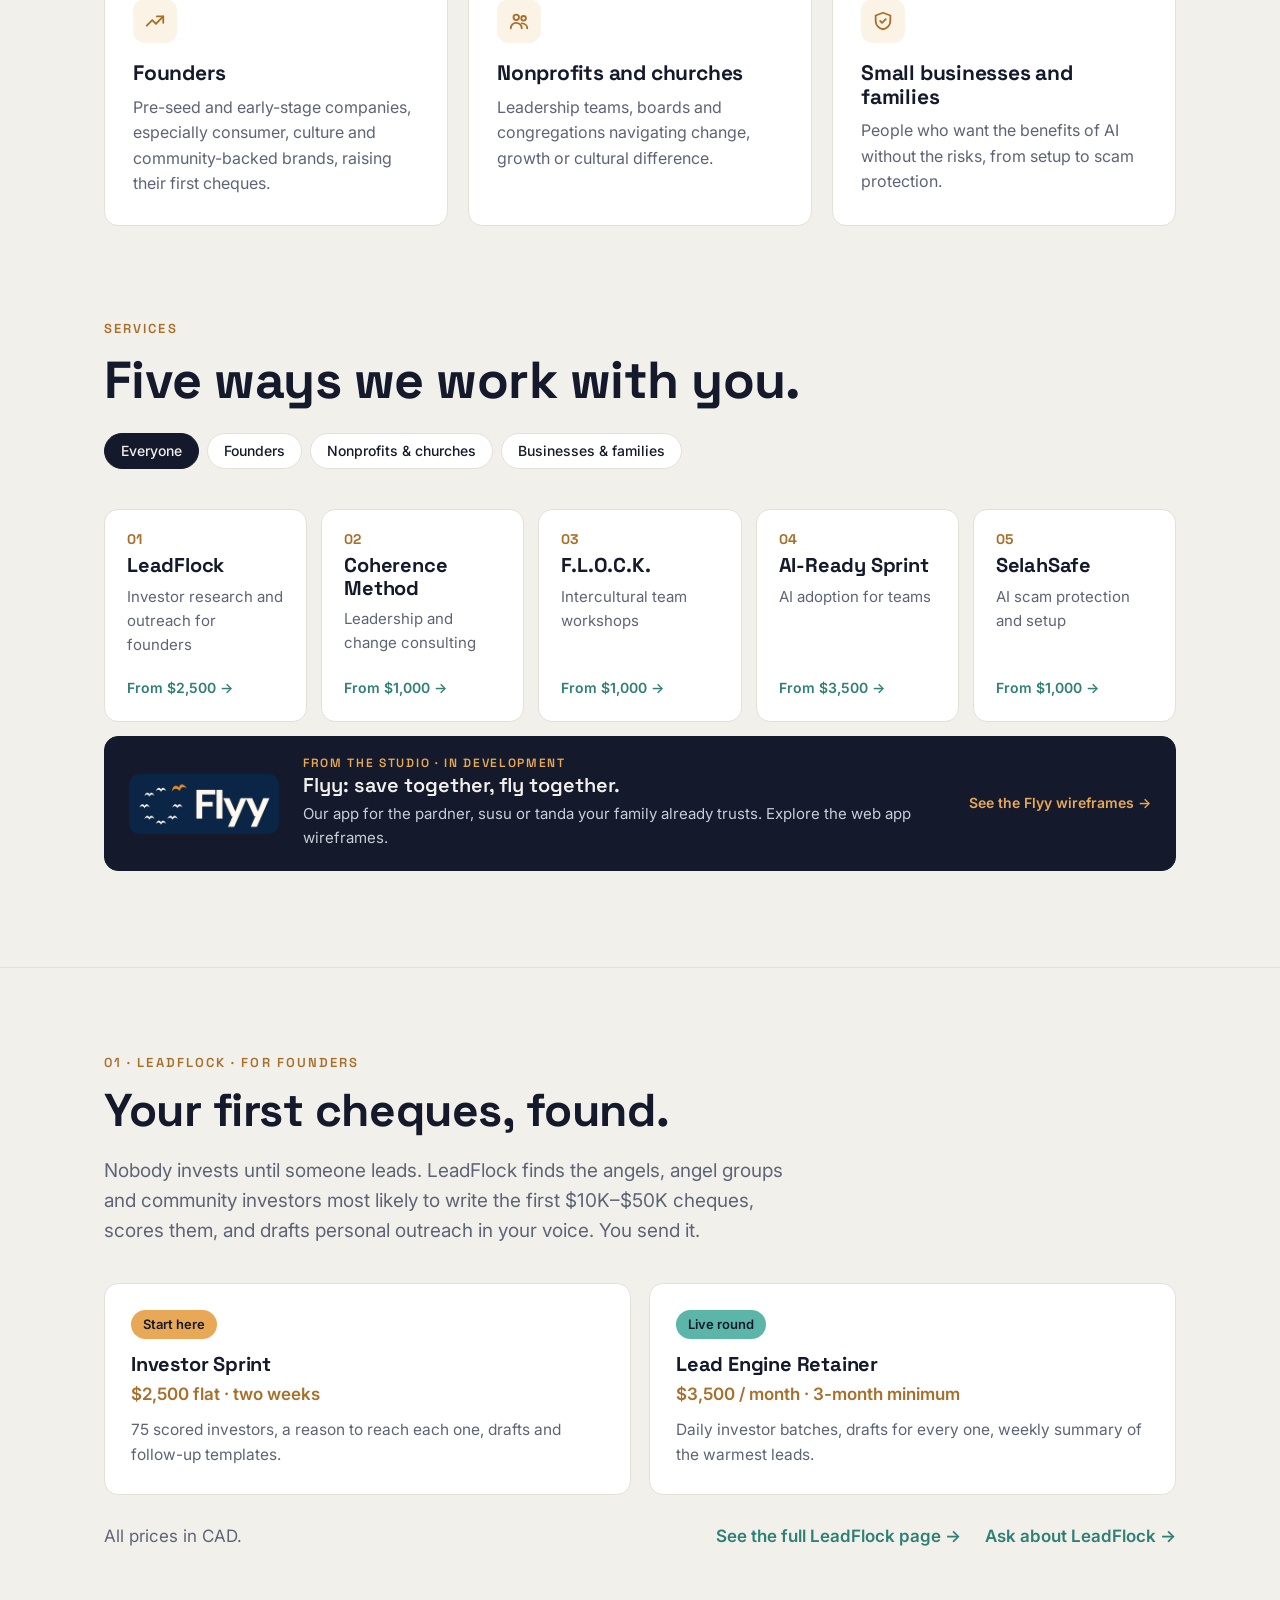
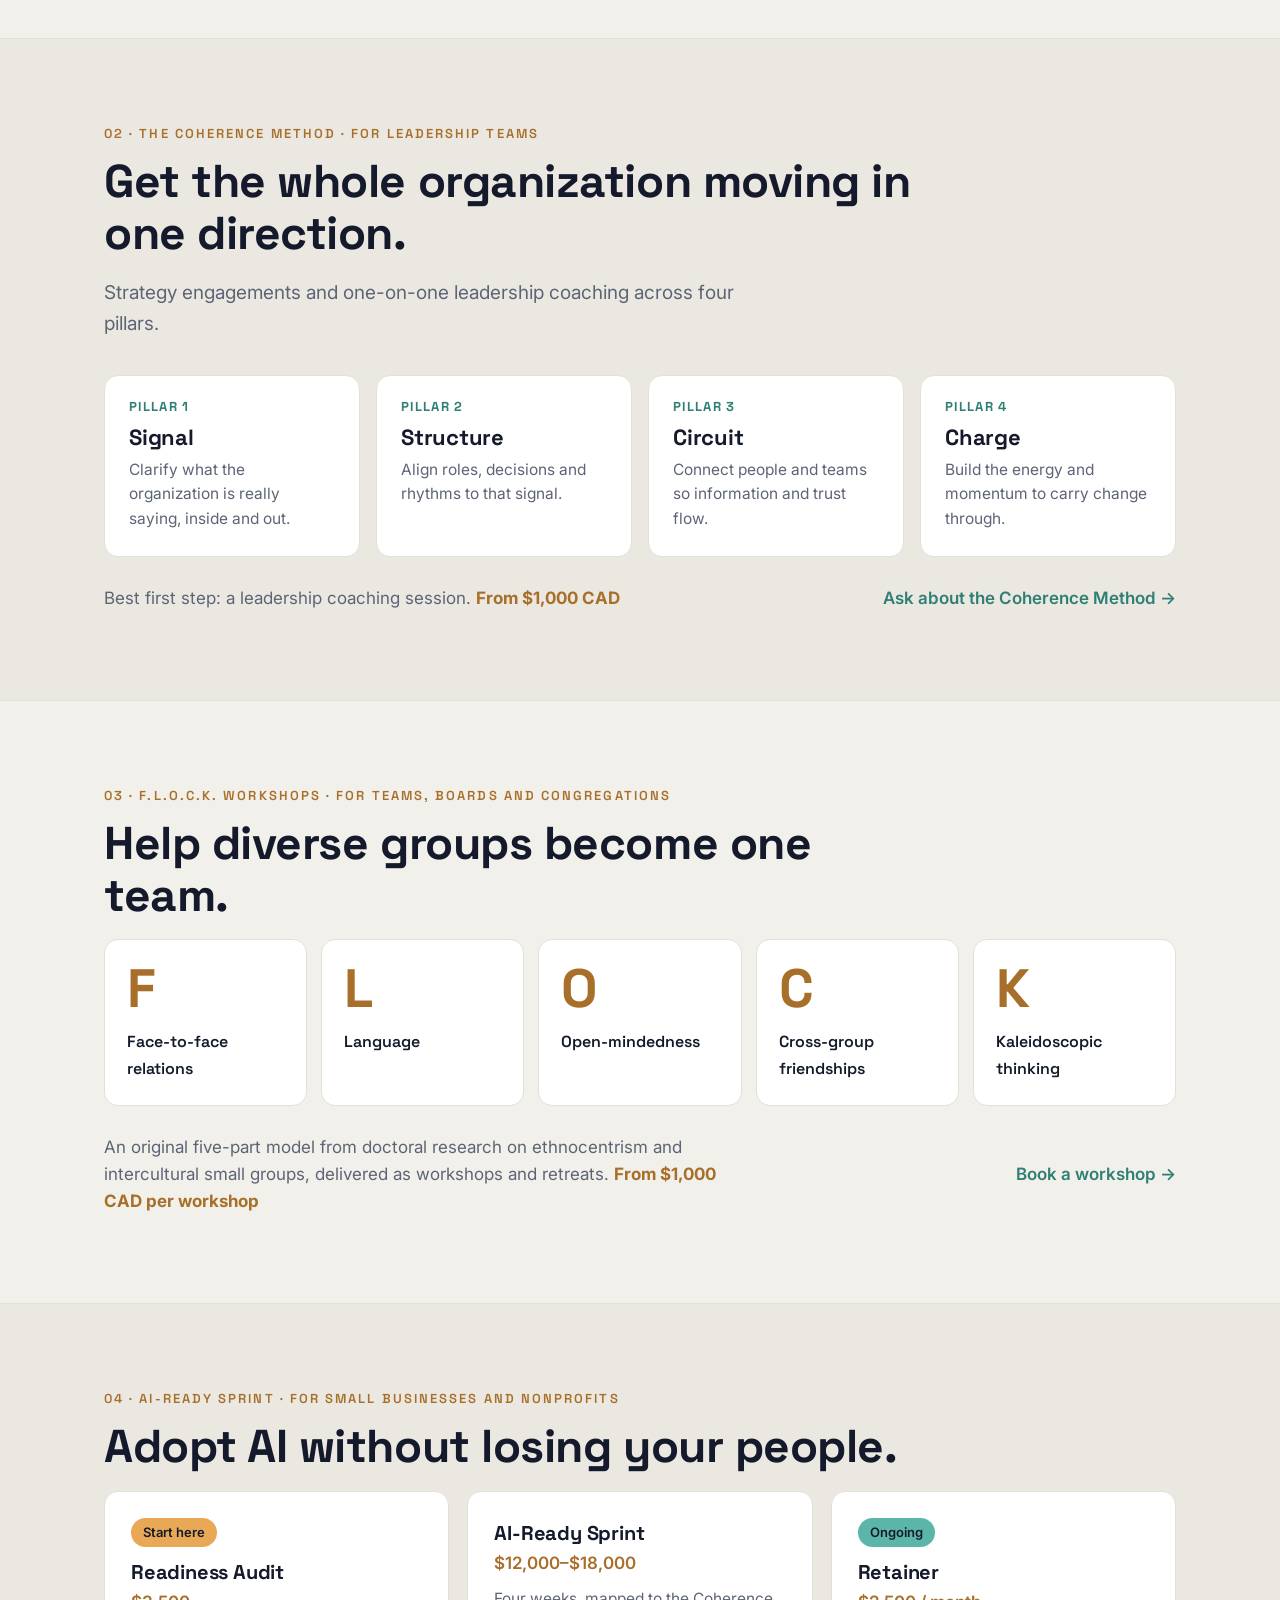
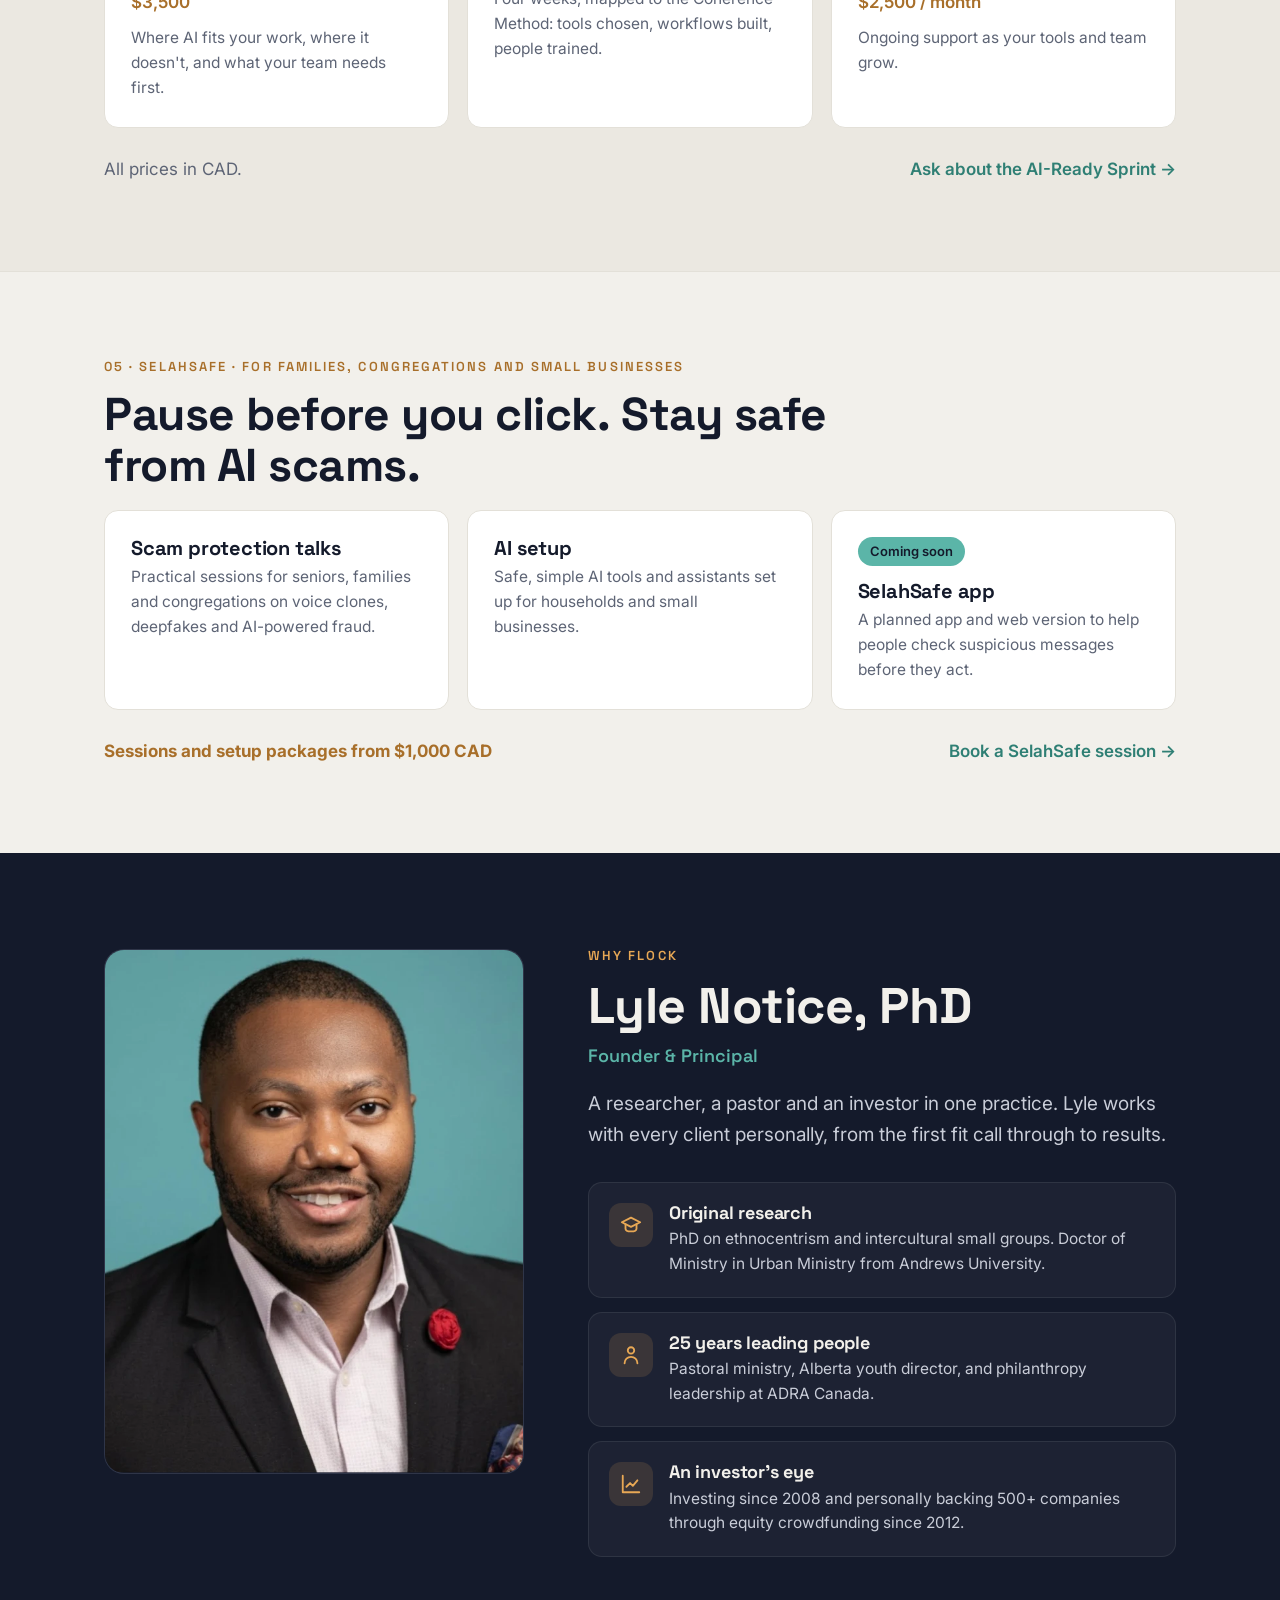
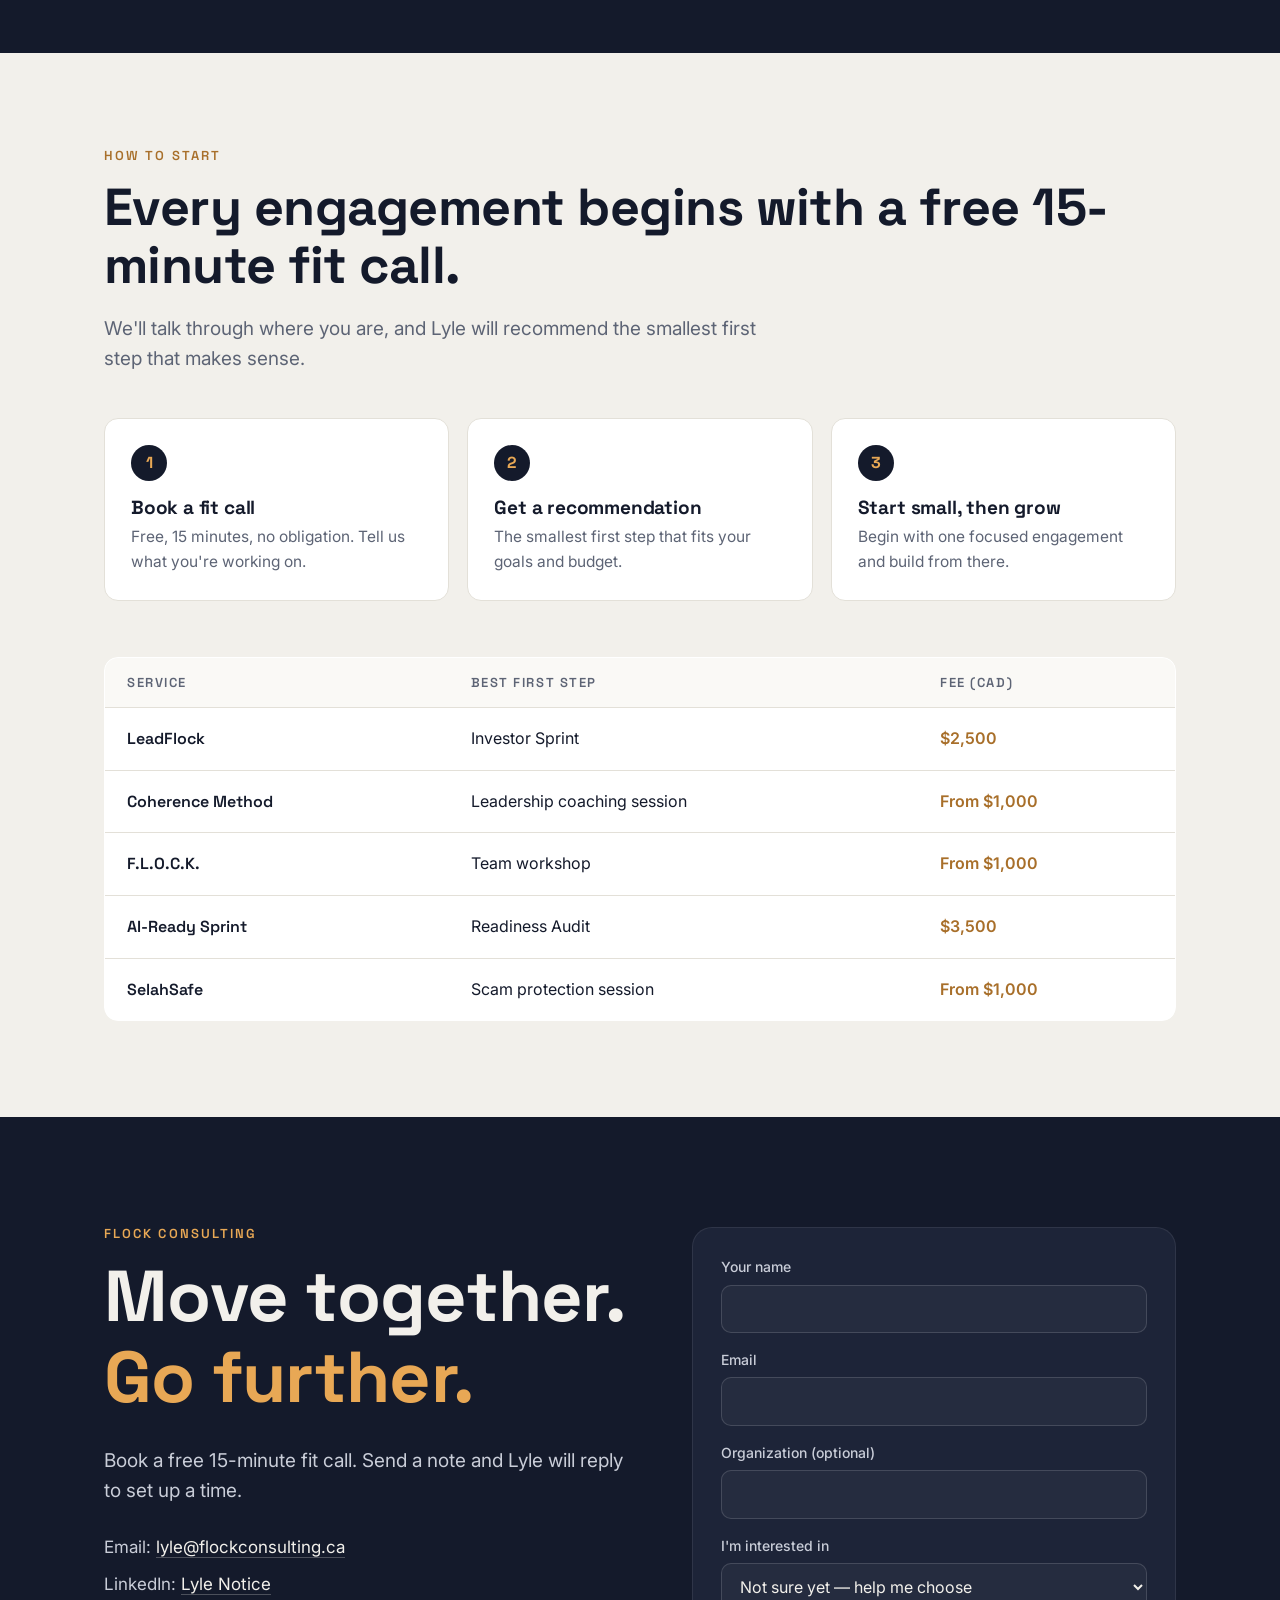
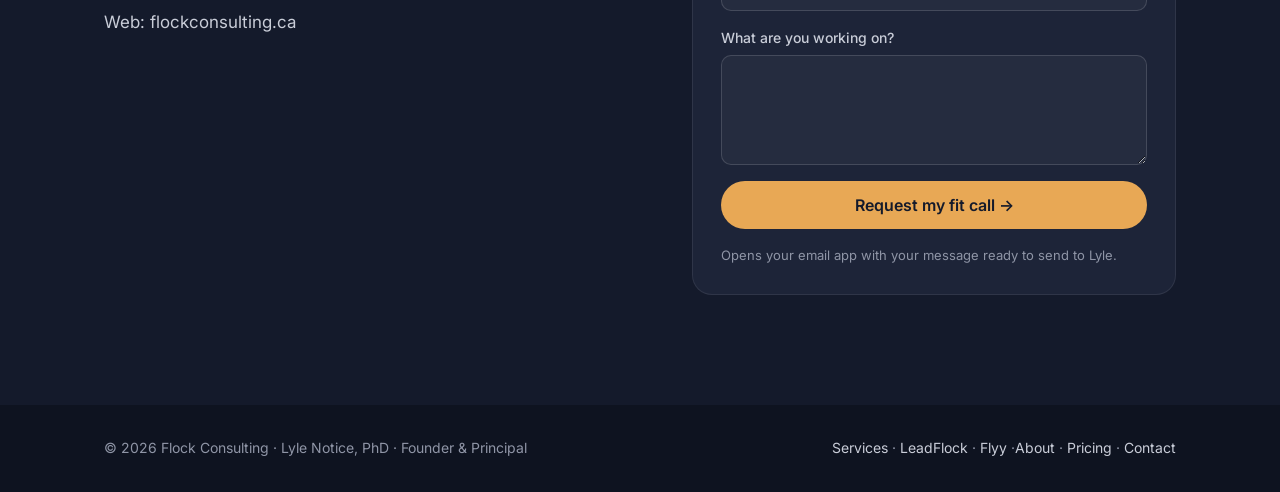
==== commit f85ca098: "Add Flyy app wireframes page under Services New flyy.html shows low-fidelity web app wireframes for " ====
--- a/index.html
+++ b/index.html
@@ -117,6 +117,15 @@
       <a class="svc-tile" href="#ai-ready" data-a="org biz"><span class="n">04</span><h3>AI-Ready Sprint</h3><p>AI adoption for teams</p><span class="more">From $3,500 →</span></a>
       <a class="svc-tile" href="#selahsafe" data-a="org biz"><span class="n">05</span><h3>SelahSafe</h3><p>AI scam protection and setup</p><span class="more">From $1,000 →</span></a>
     </div>
+    <a class="product-card" href="flyy.html">
+      <img src="flyy-logo.png" width="640" height="256" alt="Flyy">
+      <span class="product-txt">
+        <span class="n">From the studio · in development</span>
+        <b>Flyy: save together, fly together.</b>
+        <span>Our app for the pardner, susu or tanda your family already trusts. Explore the web app wireframes.</span>
+      </span>
+      <span class="more">See the Flyy wireframes →</span>
+    </a>
   </div>
 </section>
 
@@ -278,7 +287,7 @@
 <footer>
   <div class="wrap">
     <span>© <span id="yr">2026</span> Flock Consulting · Lyle Notice, PhD · Founder &amp; Principal</span>
-    <span><a href="#services">Services</a> · <a href="leadflock.html">LeadFlock</a> · <a href="#about">About</a> · <a href="#start">Pricing</a> · <a href="mailto:lyle@flockconsulting.ca">Contact</a></span>
+    <span><a href="#services">Services</a> · <a href="leadflock.html">LeadFlock</a> · <a href="flyy.html">Flyy</a> ·<a href="#about">About</a> · <a href="#start">Pricing</a> · <a href="mailto:lyle@flockconsulting.ca">Contact</a></span>
   </div>
 </footer>
 
--- a/styles.css
+++ b/styles.css
@@ -91,6 +91,15 @@
 .svc-tile.dim{opacity:.32}
 @media (max-width:1000px){.svc-list{grid-template-columns:1fr 1fr}}
 @media (max-width:560px){.svc-list{grid-template-columns:1fr}}
+.product-card{margin-top:14px;display:flex;align-items:center;gap:24px;background:var(--navy);color:var(--cream);border-radius:var(--radius);padding:20px 24px;text-decoration:none;border:1px solid var(--navy);transition:transform .15s,border-color .15s}
+.product-card:hover{border-color:var(--amber);transform:translateY(-2px)}
+.product-card img{width:150px;height:auto;border-radius:10px;flex:none}
+.product-txt{display:flex;flex-direction:column;gap:4px;flex:1;min-width:0}
+.product-txt .n{font:600 12px/1 var(--head);letter-spacing:.14em;text-transform:uppercase;color:var(--amber)}
+.product-txt b{font:600 20px/1.25 var(--head)}
+.product-txt span:last-child{font-size:15px;color:#c9cdd8}
+.product-card .more{font-size:14px;font-weight:600;color:var(--amber);white-space:nowrap}
+@media (max-width:760px){.product-card{flex-direction:column;align-items:flex-start;gap:14px}}
 
 /* Service detail */
 .svc{padding:88px 0;border-top:1px solid var(--line)}
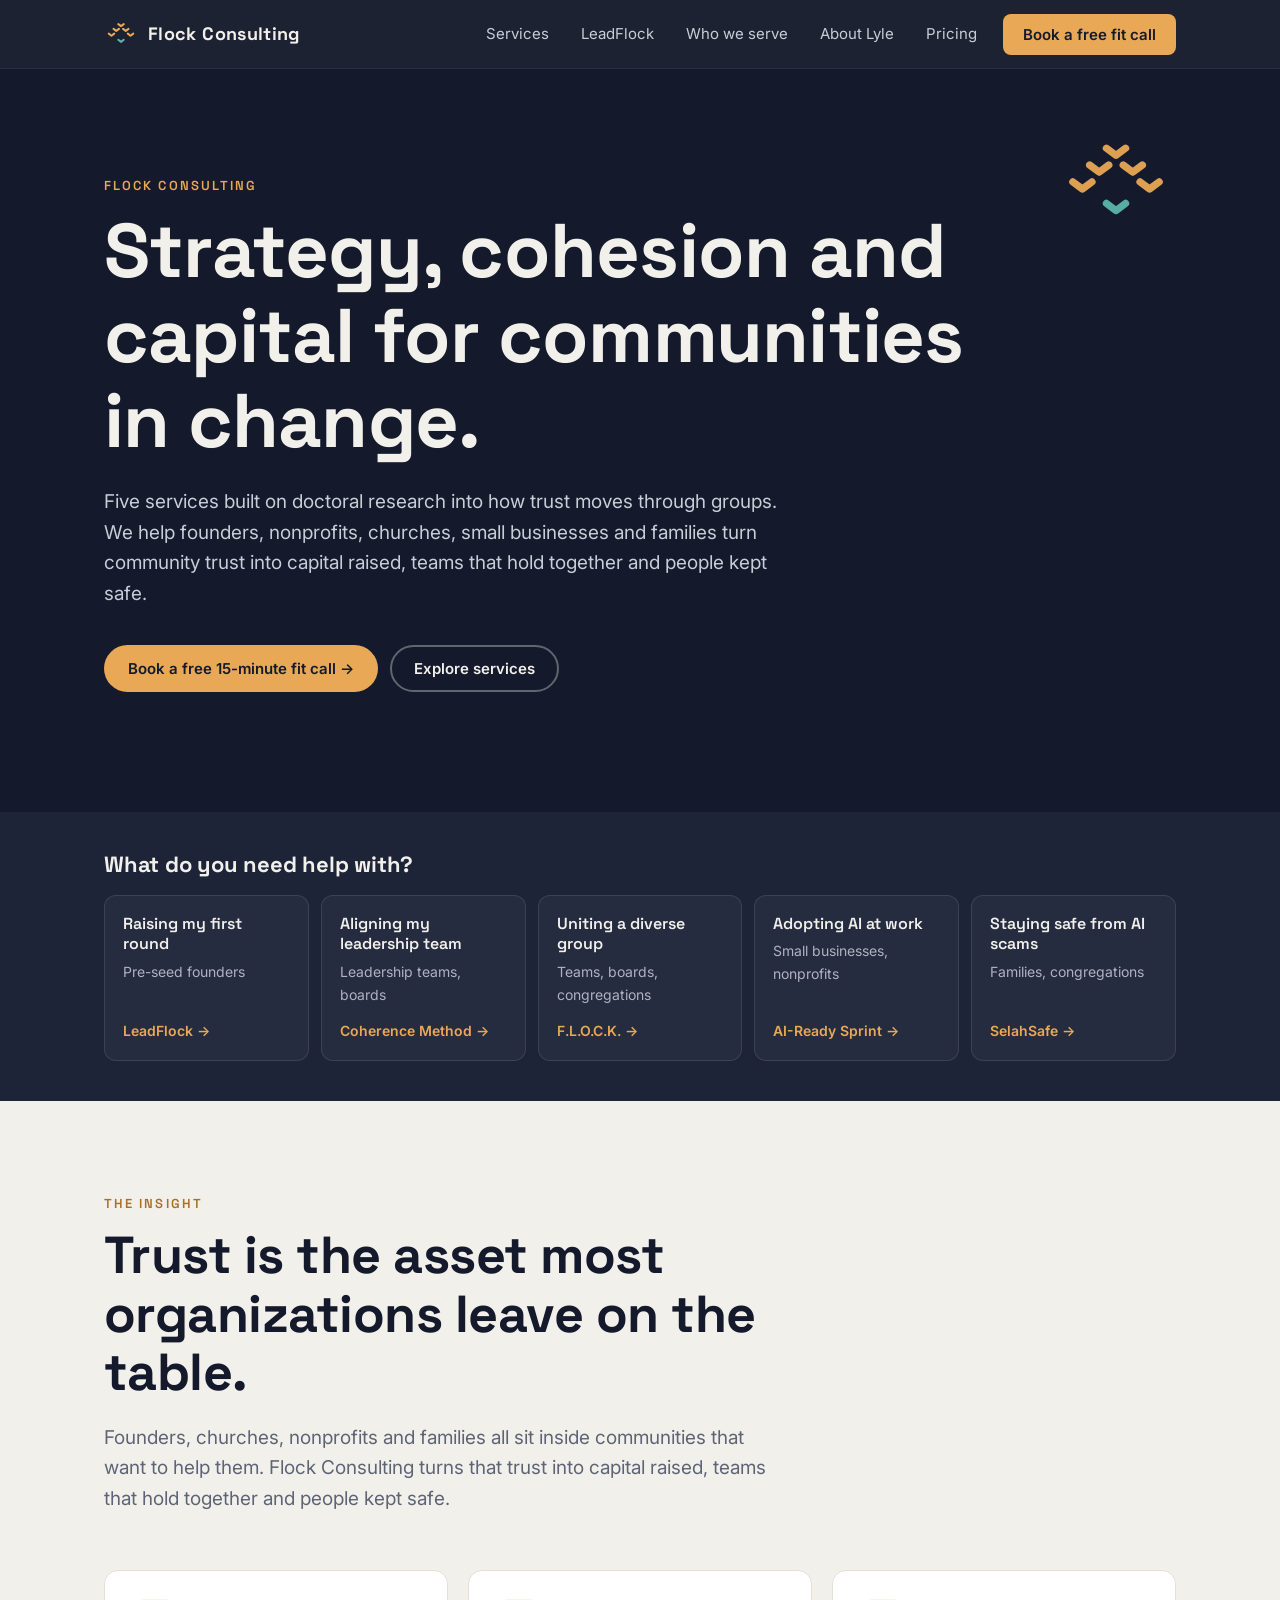
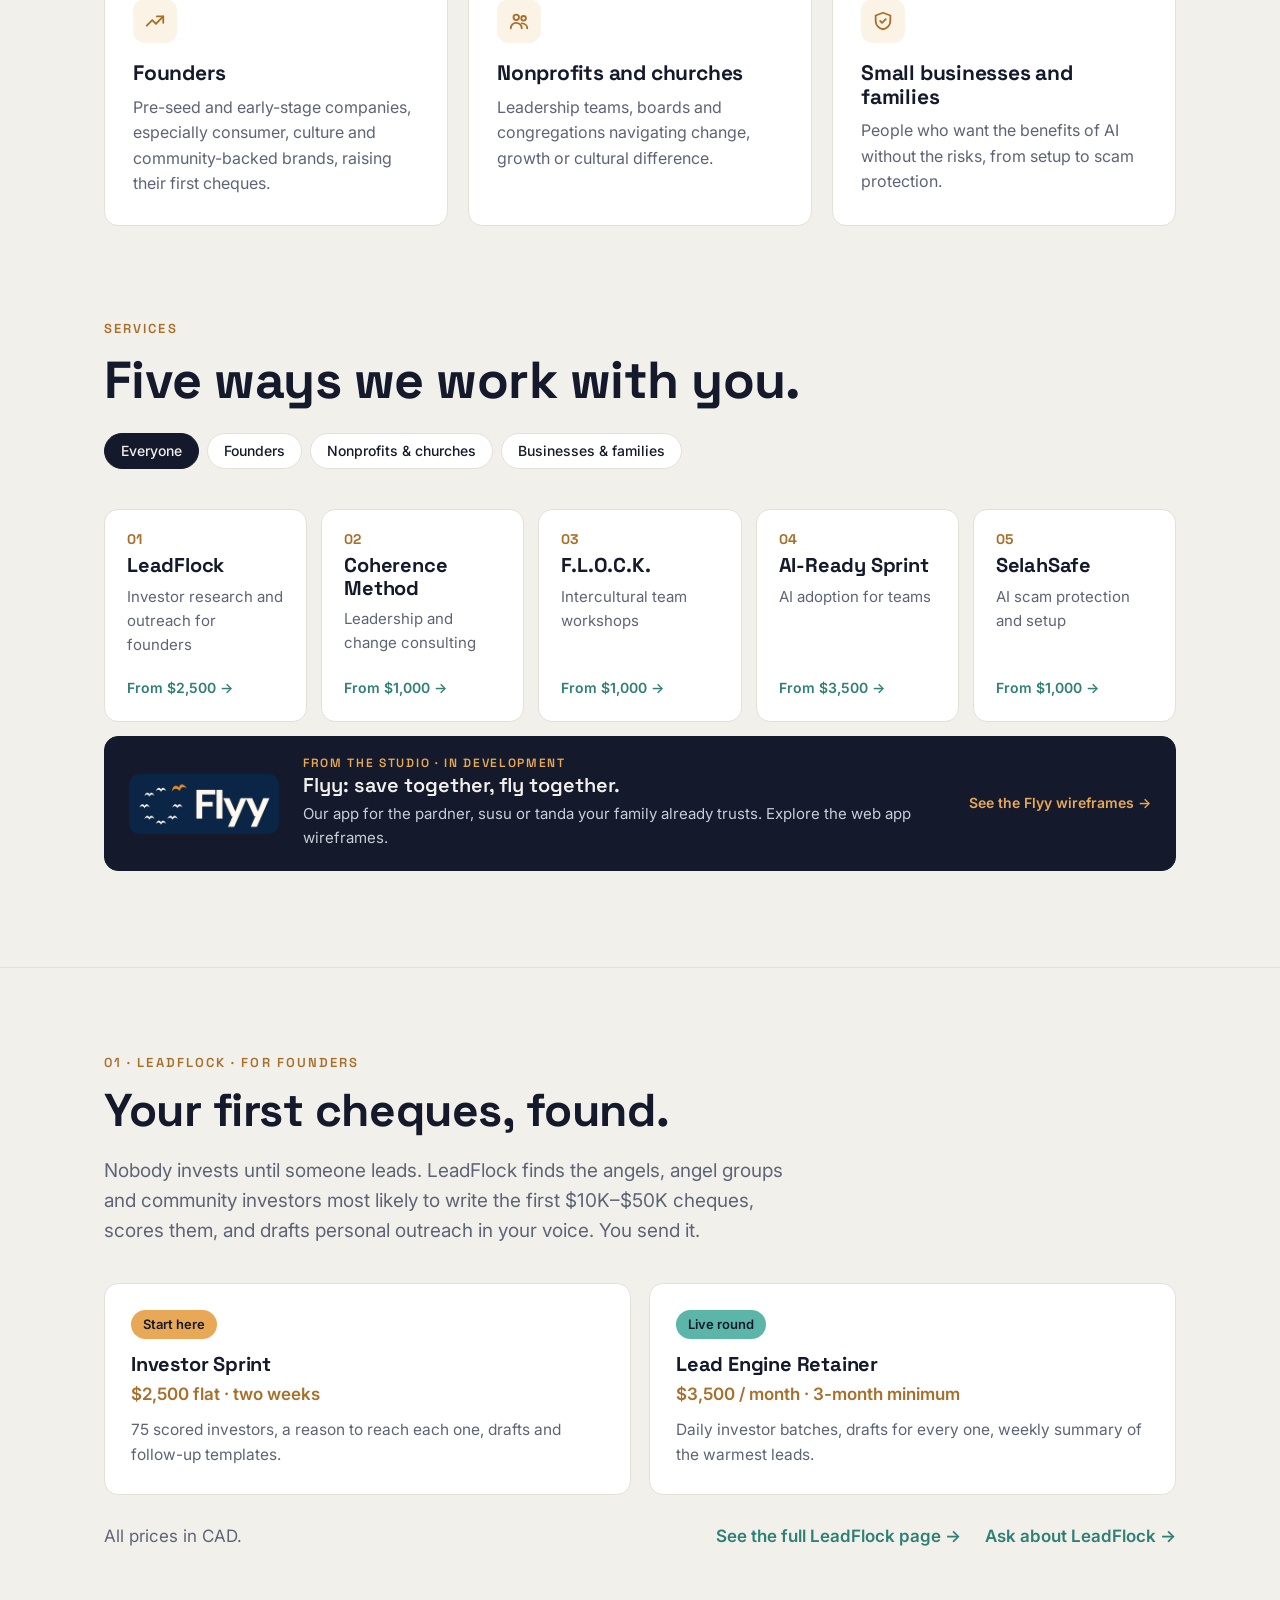
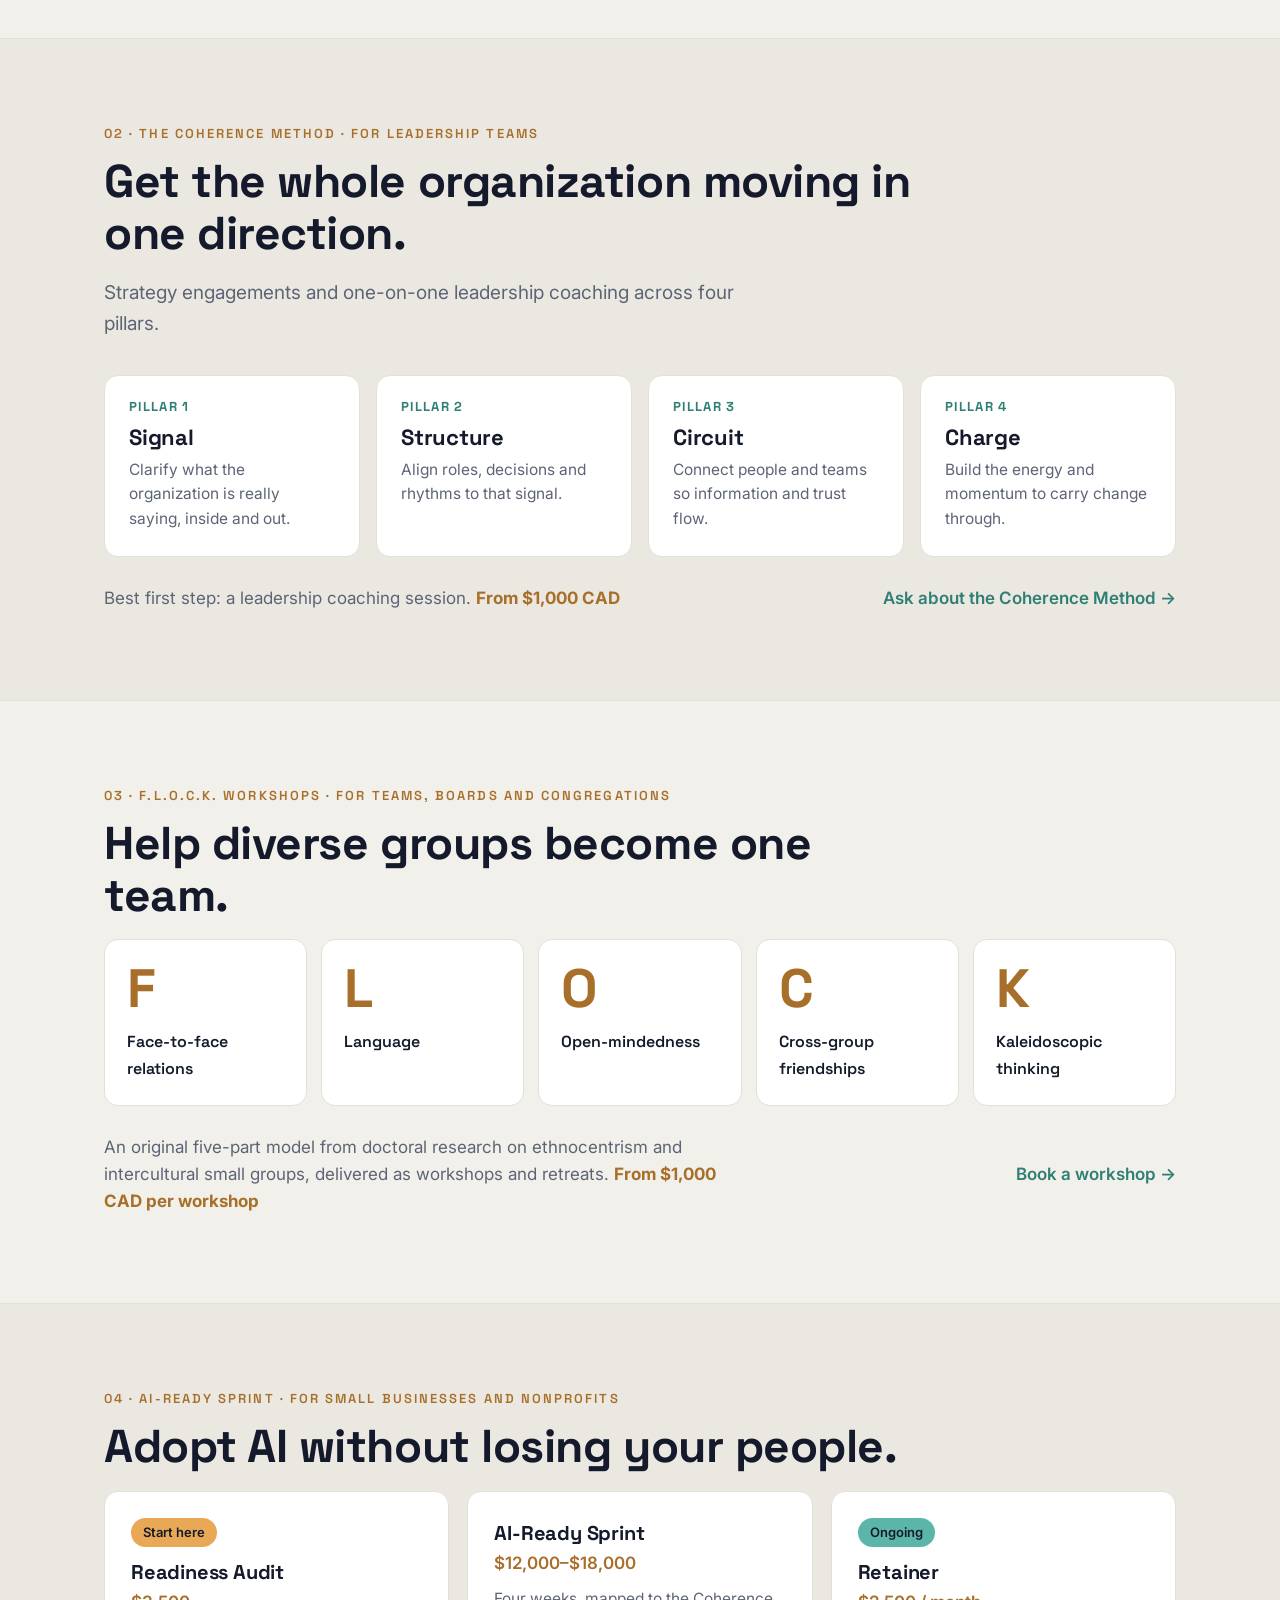
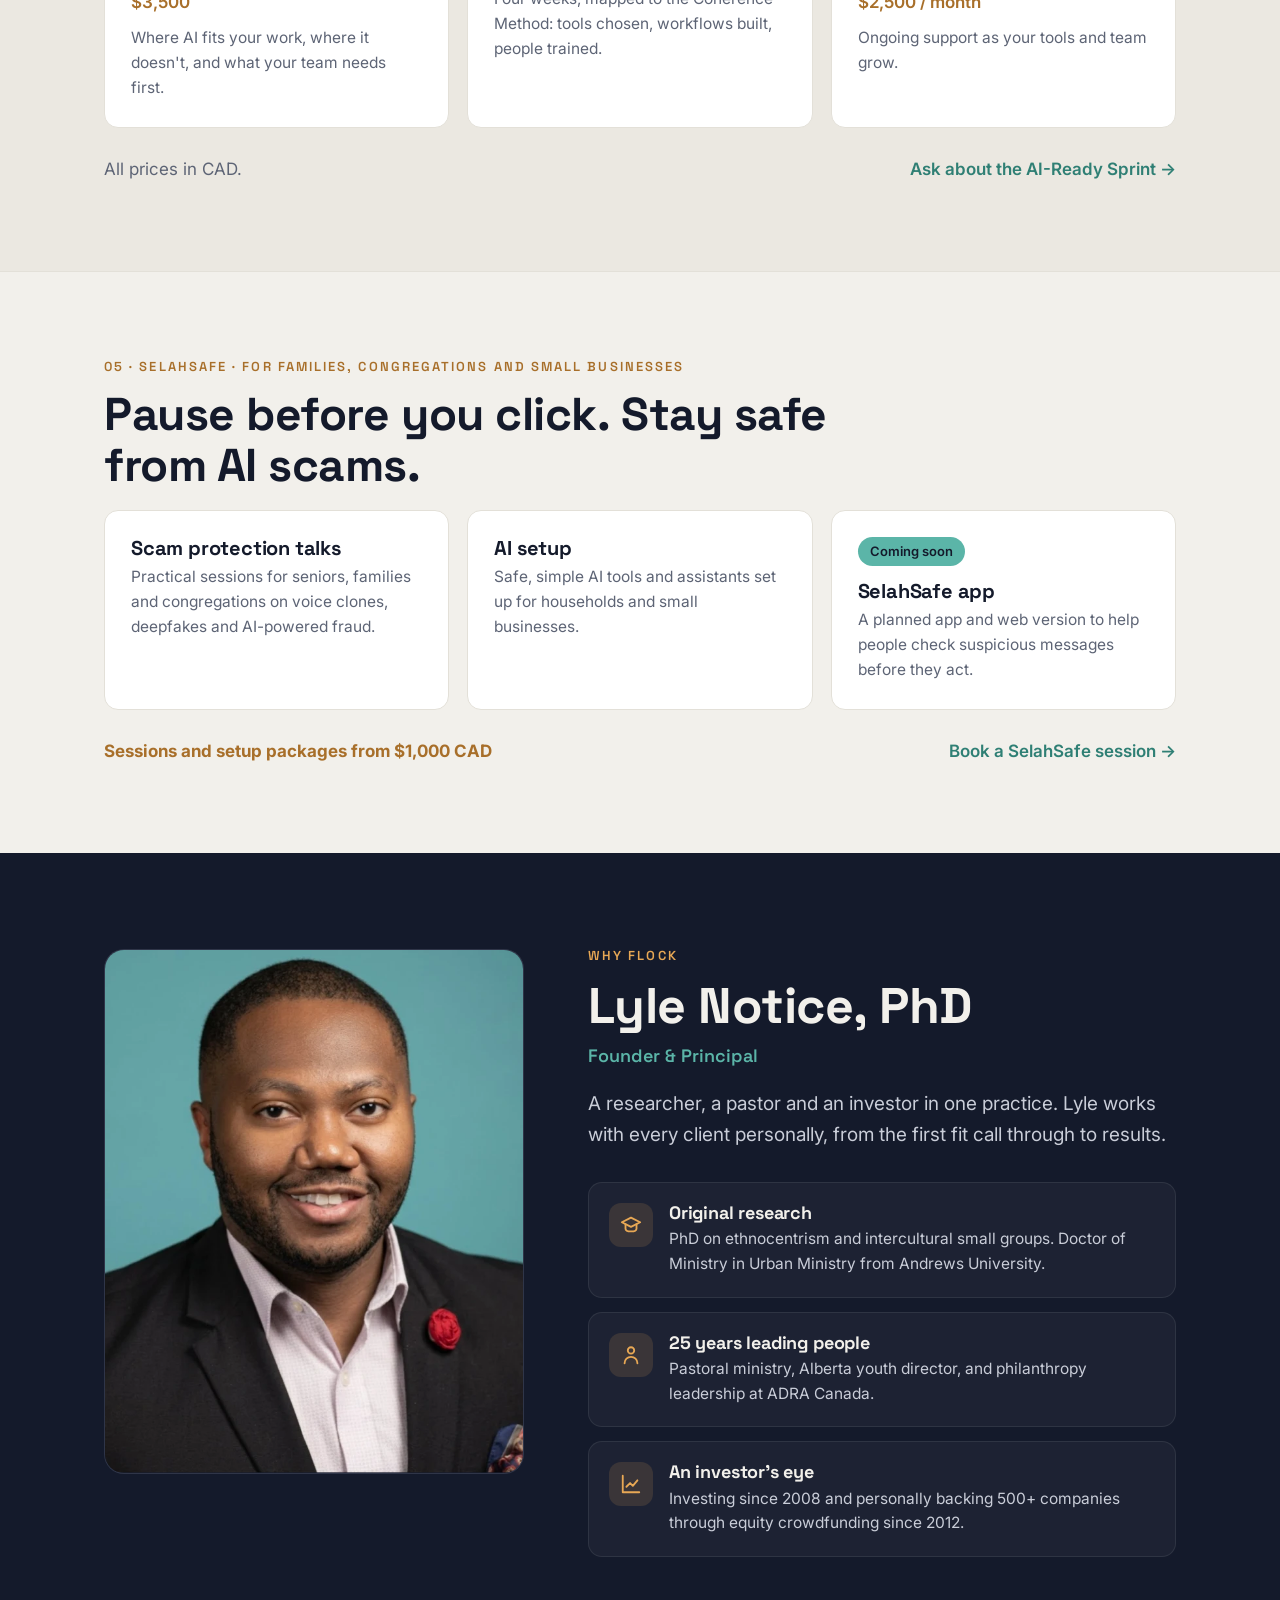
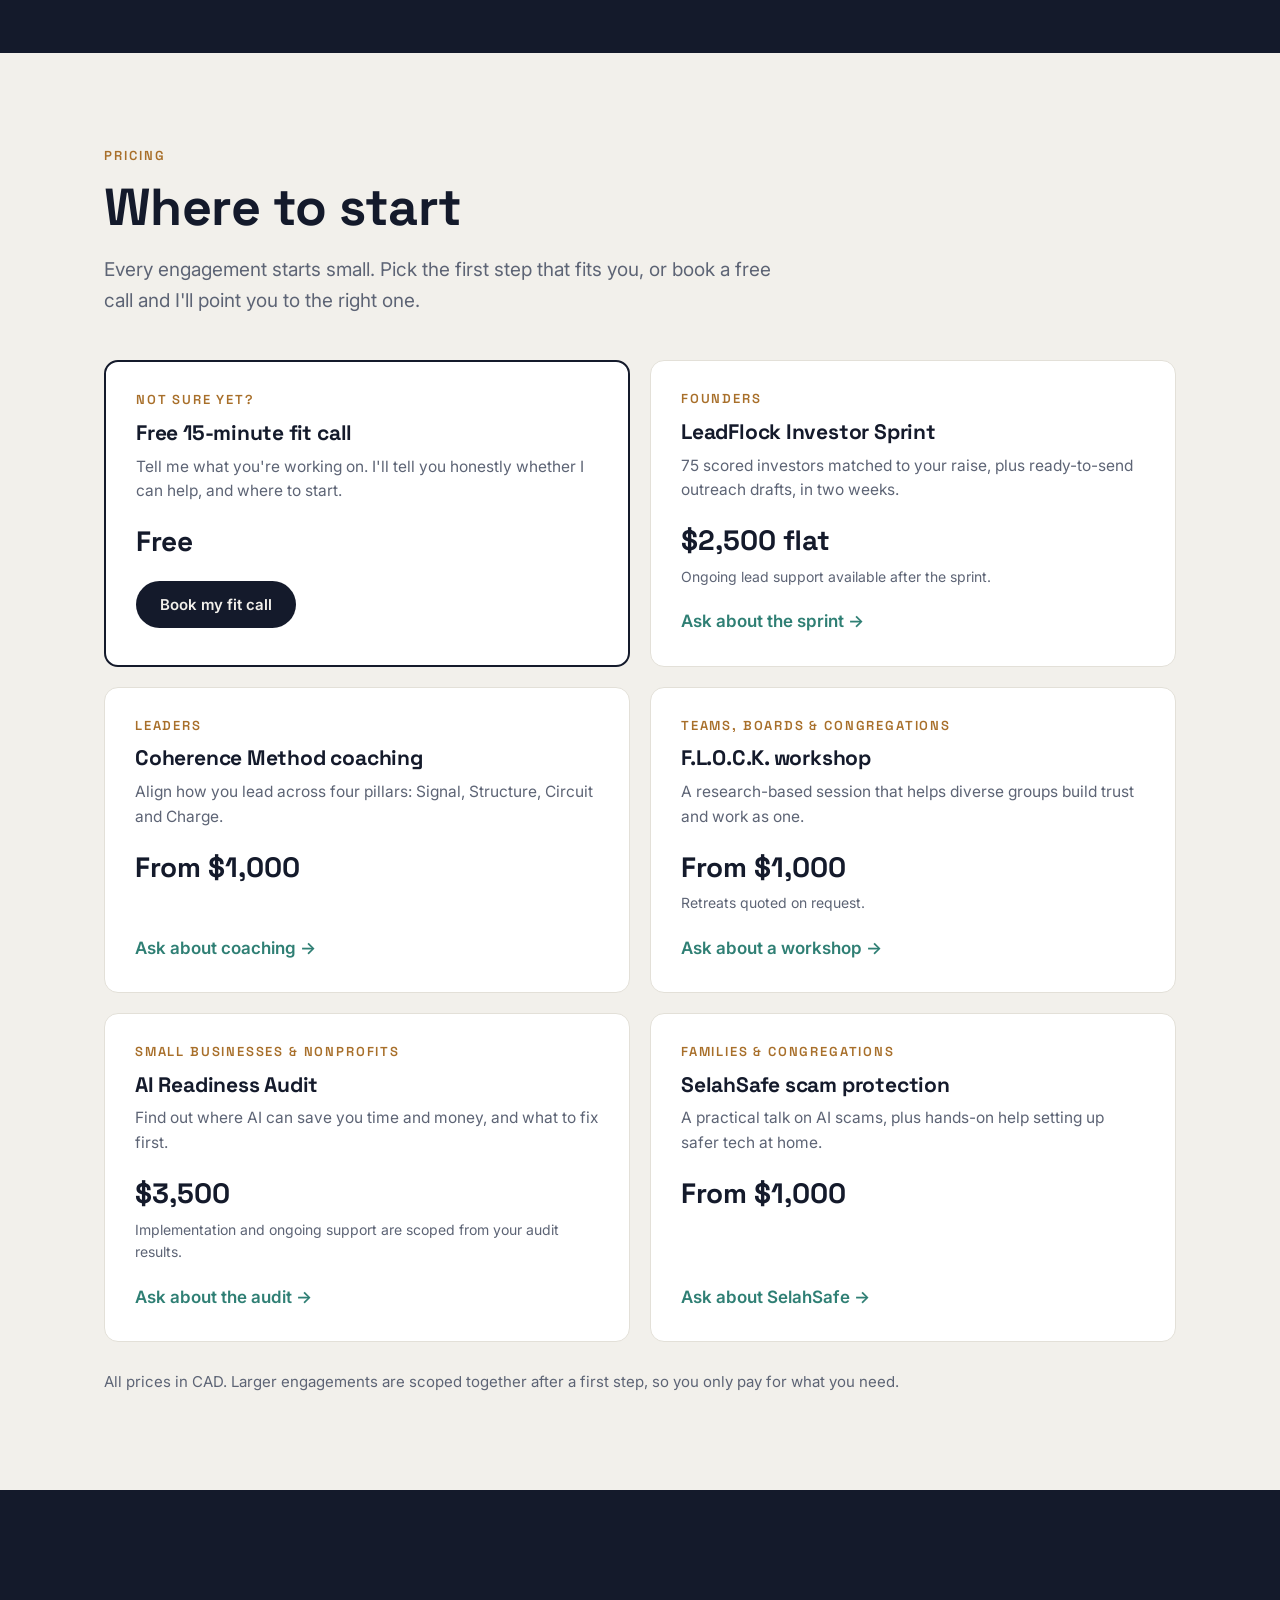
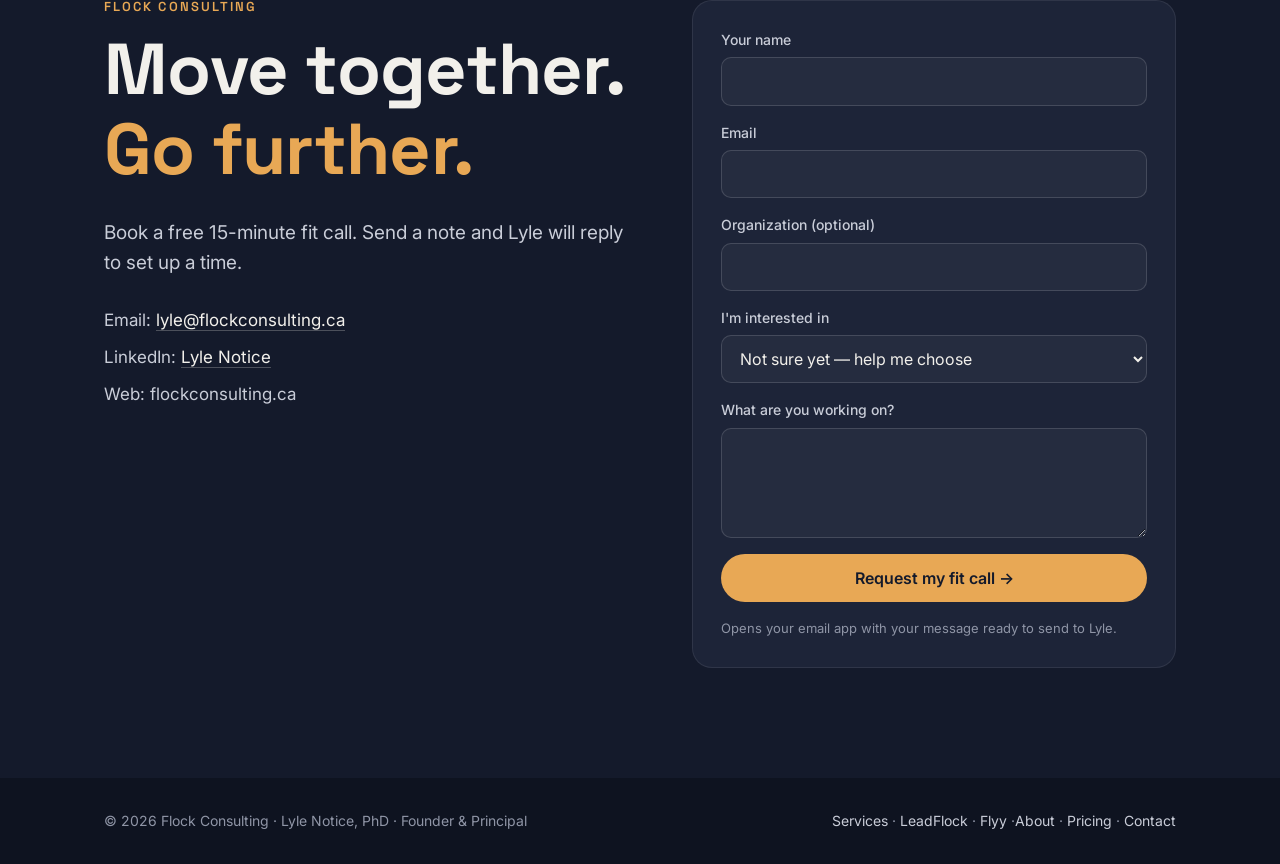
==== commit fe22a03a: "Replace pricing table with Where to start offer cards Co-Authored-By: Claude Opus 5.5 <noreply@anthr" ====
--- a/index.html
+++ b/index.html
@@ -226,26 +226,57 @@
 <!-- HOW TO START -->
 <section class="start" id="start">
   <div class="wrap">
-    <div class="eyebrow">How to start</div>
-    <h2>Every engagement begins with a free 15-minute fit call.</h2>
-    <p class="lead">We'll talk through where you are, and Lyle will recommend the smallest first step that makes sense.</p>
-    <div class="steps">
-      <div class="stepc reveal"><div class="num">1</div><h3>Book a fit call</h3><p>Free, 15 minutes, no obligation. Tell us what you're working on.</p></div>
-      <div class="stepc reveal"><div class="num">2</div><h3>Get a recommendation</h3><p>The smallest first step that fits your goals and budget.</p></div>
-      <div class="stepc reveal"><div class="num">3</div><h3>Start small, then grow</h3><p>Begin with one focused engagement and build from there.</p></div>
-    </div>
-    <div class="tbl-wrap">
-      <table>
-        <thead><tr><th>Service</th><th>Best first step</th><th>Fee (CAD)</th></tr></thead>
-        <tbody>
-          <tr><td>LeadFlock</td><td>Investor Sprint</td><td>$2,500</td></tr>
-          <tr><td>Coherence Method</td><td>Leadership coaching session</td><td>From $1,000</td></tr>
-          <tr><td>F.L.O.C.K.</td><td>Team workshop</td><td>From $1,000</td></tr>
-          <tr><td>AI-Ready Sprint</td><td>Readiness Audit</td><td>$3,500</td></tr>
-          <tr><td>SelahSafe</td><td>Scam protection session</td><td>From $1,000</td></tr>
-        </tbody>
-      </table>
-    </div>
+    <div class="eyebrow">Pricing</div>
+    <h2>Where to start</h2>
+    <p class="lead">Every engagement starts small. Pick the first step that fits you, or book a free call and I'll point you to the right one.</p>
+    <div class="offers">
+      <div class="offer featured reveal">
+        <div class="who">Not sure yet?</div>
+        <h3>Free 15-minute fit call</h3>
+        <p>Tell me what you're working on. I'll tell you honestly whether I can help, and where to start.</p>
+        <div class="amt">Free</div>
+        <a class="btn btn-dark" href="#contact" data-service="Not sure yet — help me choose">Book my fit call</a>
+      </div>
+      <div class="offer reveal">
+        <div class="who">Founders</div>
+        <h3>LeadFlock Investor Sprint</h3>
+        <p>75 scored investors matched to your raise, plus ready-to-send outreach drafts, in two weeks.</p>
+        <div class="amt">$2,500 flat</div>
+        <small>Ongoing lead support available after the sprint.</small>
+        <a class="text-link" href="#contact" data-service="LeadFlock">Ask about the sprint →</a>
+      </div>
+      <div class="offer reveal">
+        <div class="who">Leaders</div>
+        <h3>Coherence Method coaching</h3>
+        <p>Align how you lead across four pillars: Signal, Structure, Circuit and Charge.</p>
+        <div class="amt">From $1,000</div>
+        <a class="text-link" href="#contact" data-service="Coherence Method">Ask about coaching →</a>
+      </div>
+      <div class="offer reveal">
+        <div class="who">Teams, boards &amp; congregations</div>
+        <h3>F.L.O.C.K. workshop</h3>
+        <p>A research-based session that helps diverse groups build trust and work as one.</p>
+        <div class="amt">From $1,000</div>
+        <small>Retreats quoted on request.</small>
+        <a class="text-link" href="#contact" data-service="F.L.O.C.K. workshop">Ask about a workshop →</a>
+      </div>
+      <div class="offer reveal">
+        <div class="who">Small businesses &amp; nonprofits</div>
+        <h3>AI Readiness Audit</h3>
+        <p>Find out where AI can save you time and money, and what to fix first.</p>
+        <div class="amt">$3,500</div>
+        <small>Implementation and ongoing support are scoped from your audit results.</small>
+        <a class="text-link" href="#contact" data-service="AI-Ready Sprint">Ask about the audit →</a>
+      </div>
+      <div class="offer reveal">
+        <div class="who">Families &amp; congregations</div>
+        <h3>SelahSafe scam protection</h3>
+        <p>A practical talk on AI scams, plus hands-on help setting up safer tech at home.</p>
+        <div class="amt">From $1,000</div>
+        <a class="text-link" href="#contact" data-service="SelahSafe">Ask about SelahSafe →</a>
+      </div>
+    </div>
+    <p class="offers-note">All prices in CAD. Larger engagements are scoped together after a first step, so you only pay for what you need.</p>
   </div>
 </section>
 
--- a/styles.css
+++ b/styles.css
@@ -152,6 +152,19 @@
 .stepc h3{font-size:19px;margin-bottom:6px}
 .stepc p{margin:0;color:var(--muted);font-size:15.5px}
 @media (max-width:860px){.steps{grid-template-columns:1fr}}
+.offers{display:grid;grid-template-columns:1fr 1fr;gap:20px;margin:44px 0 28px}
+.offer{display:flex;flex-direction:column;align-items:flex-start;padding:30px;border-radius:var(--radius);background:var(--white);border:1px solid var(--line)}
+.offer.featured{border:2px solid var(--navy)}
+.offer .who{font:600 13px/1.3 var(--head);letter-spacing:.14em;text-transform:uppercase;color:var(--amber-ink);margin-bottom:12px}
+.offer h3{font-size:21px;margin-bottom:10px}
+.offer p{margin:0;color:var(--muted);font-size:15.5px}
+.offer .amt{font:700 28px/1.1 var(--head);margin:22px 0 10px}
+.offer small{color:var(--muted);font-size:14px}
+.offer .btn{margin-top:auto}
+.offer .text-link{margin-top:auto;padding-top:20px}
+.offer .amt + .btn{margin-top:14px}
+.offers-note{margin:0;color:var(--muted);font-size:15px}
+@media (max-width:760px){.offers{grid-template-columns:1fr}.offer{padding:24px}.offer .text-link{white-space:normal}}
 table{width:100%;border-collapse:collapse;background:var(--white);border-radius:var(--radius);overflow:hidden;border:1px solid var(--line)}
 th,td{text-align:left;padding:18px 22px;border-bottom:1px solid var(--line);font-size:16px}
 th{font:600 13px/1 var(--head);letter-spacing:.12em;text-transform:uppercase;color:var(--muted);background:#faf9f6}
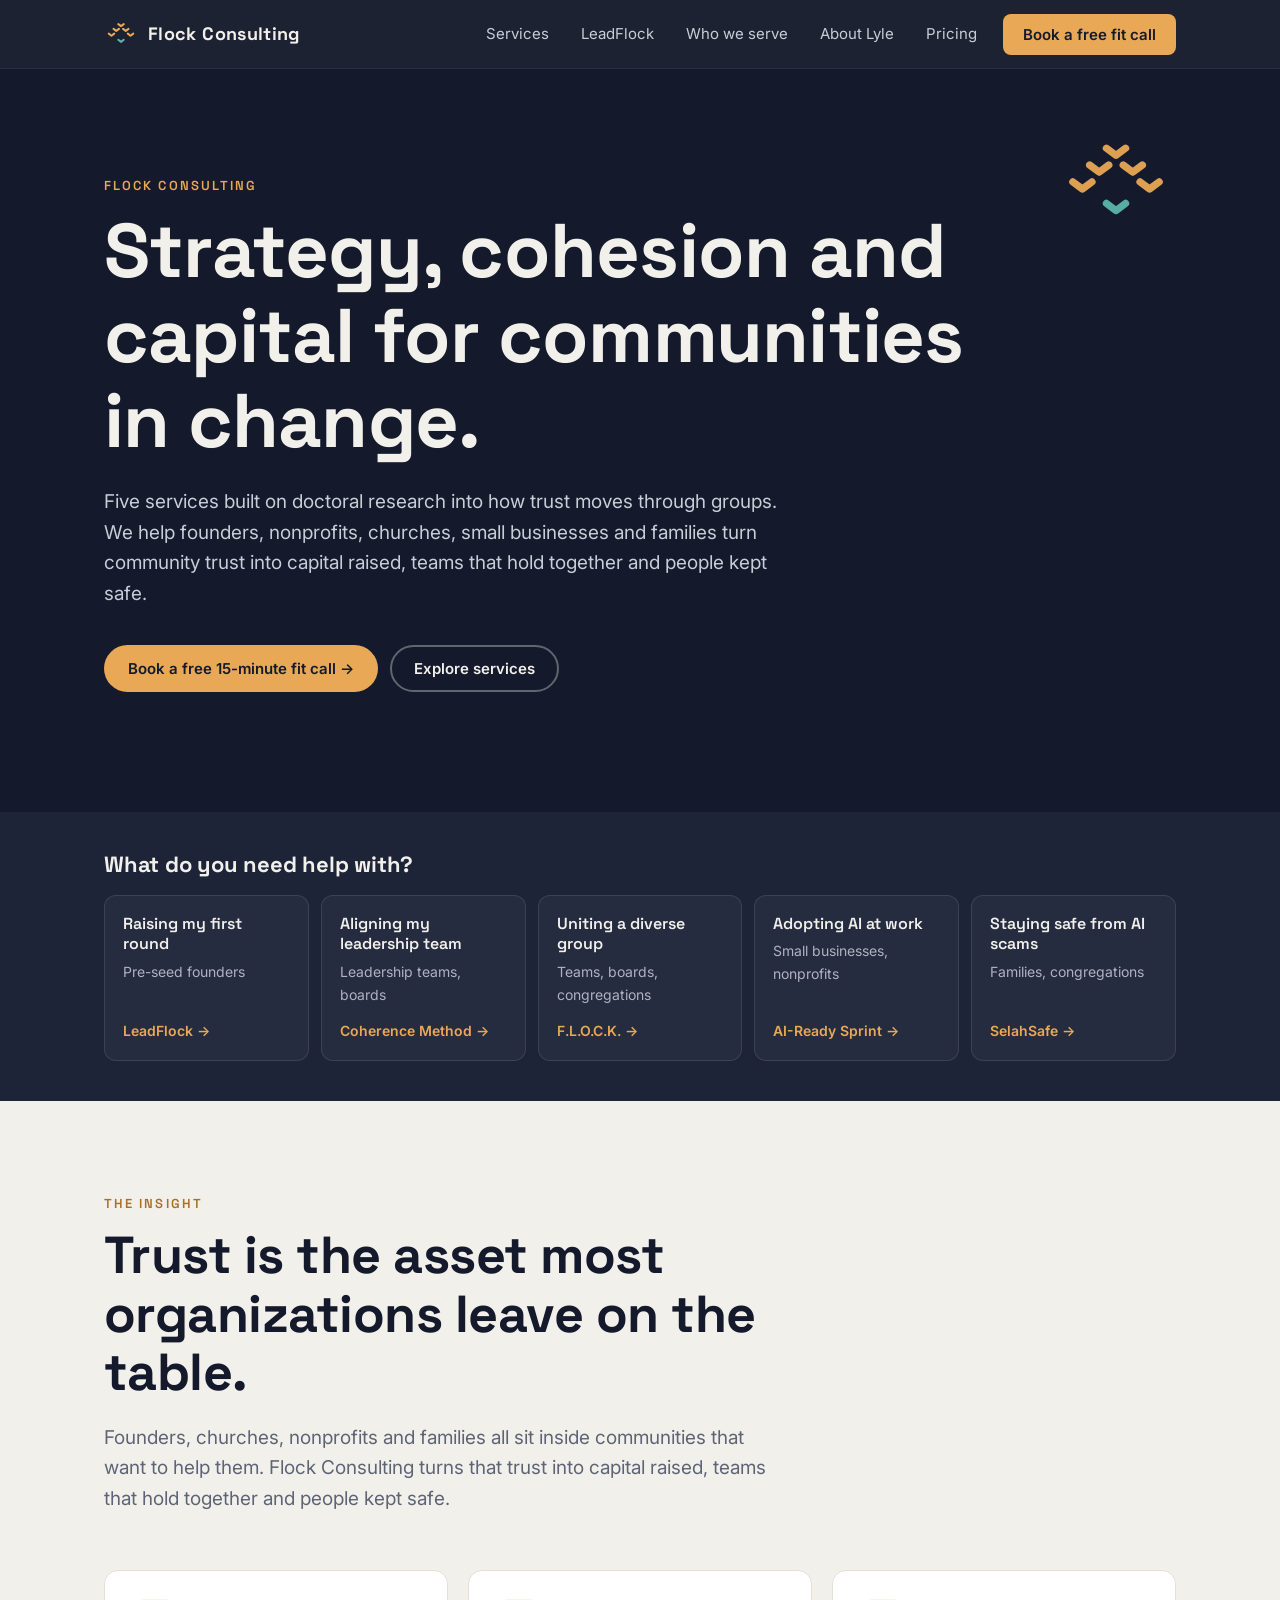
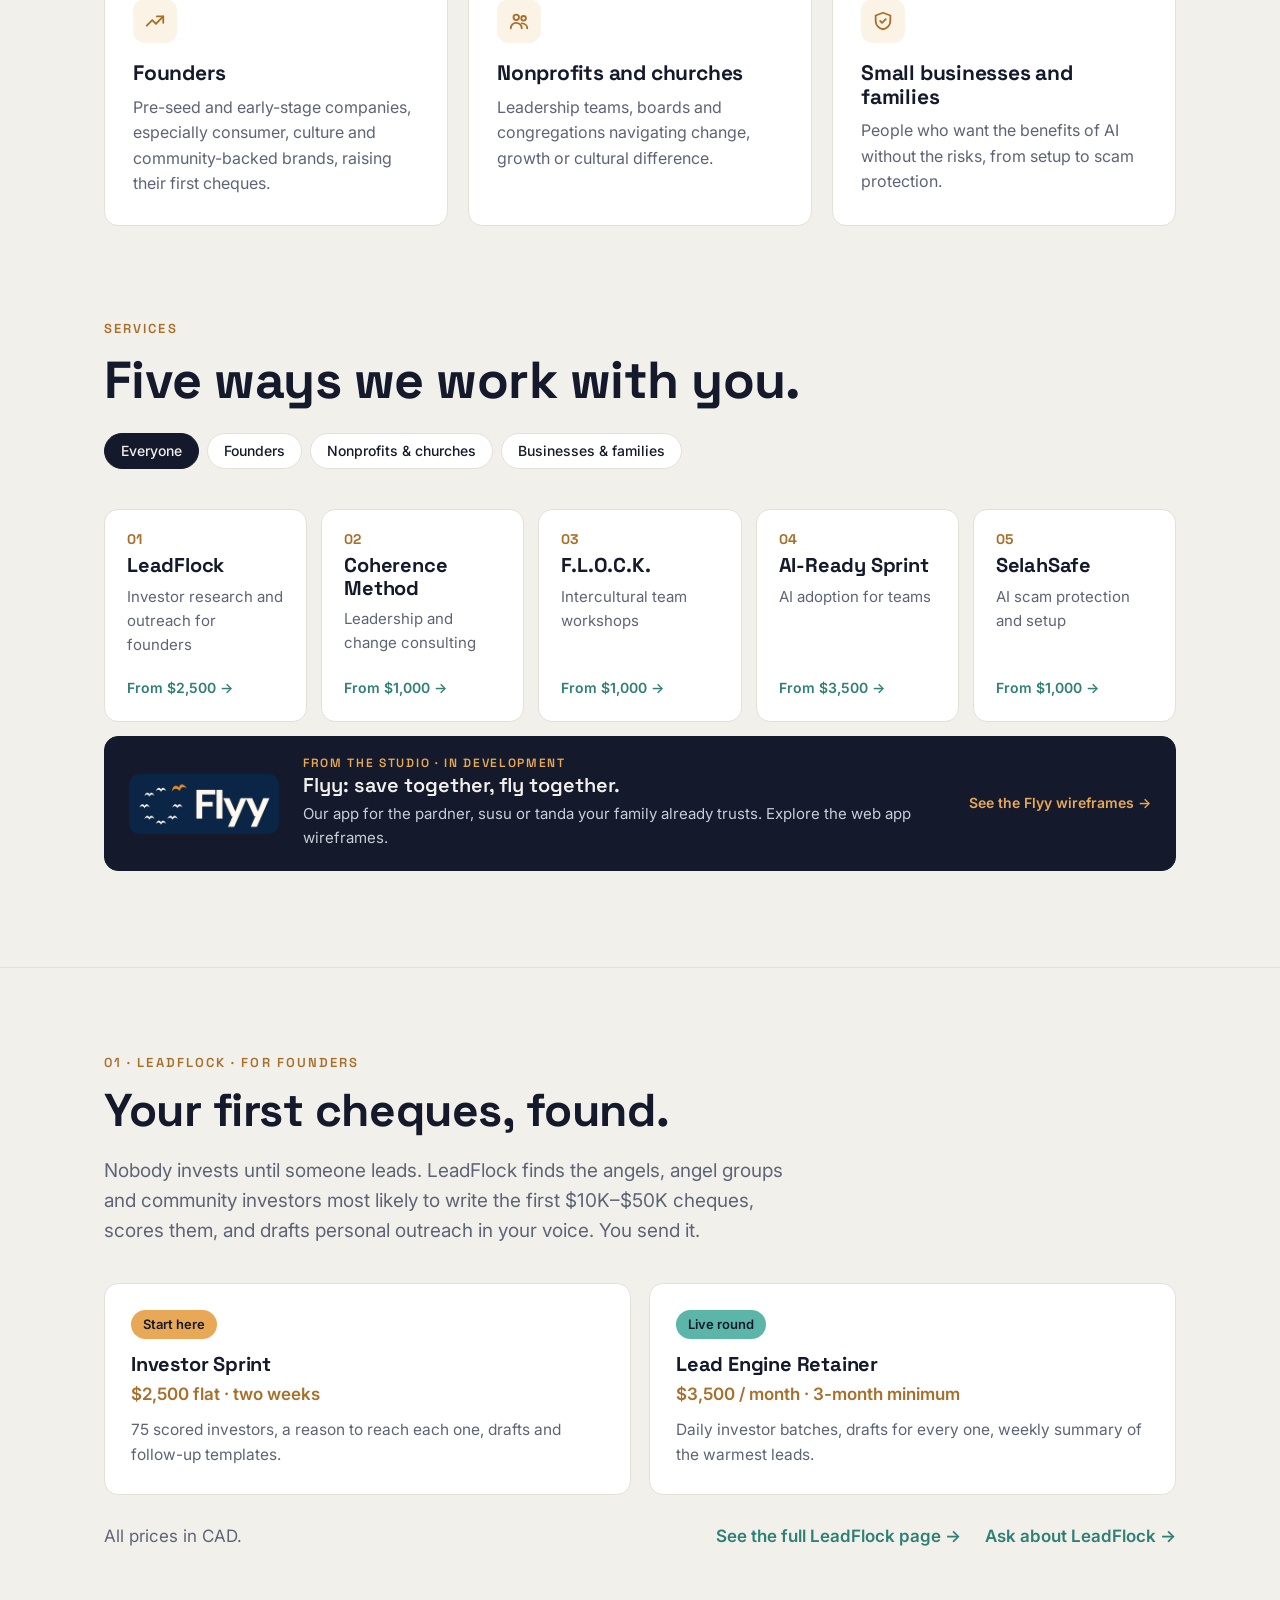
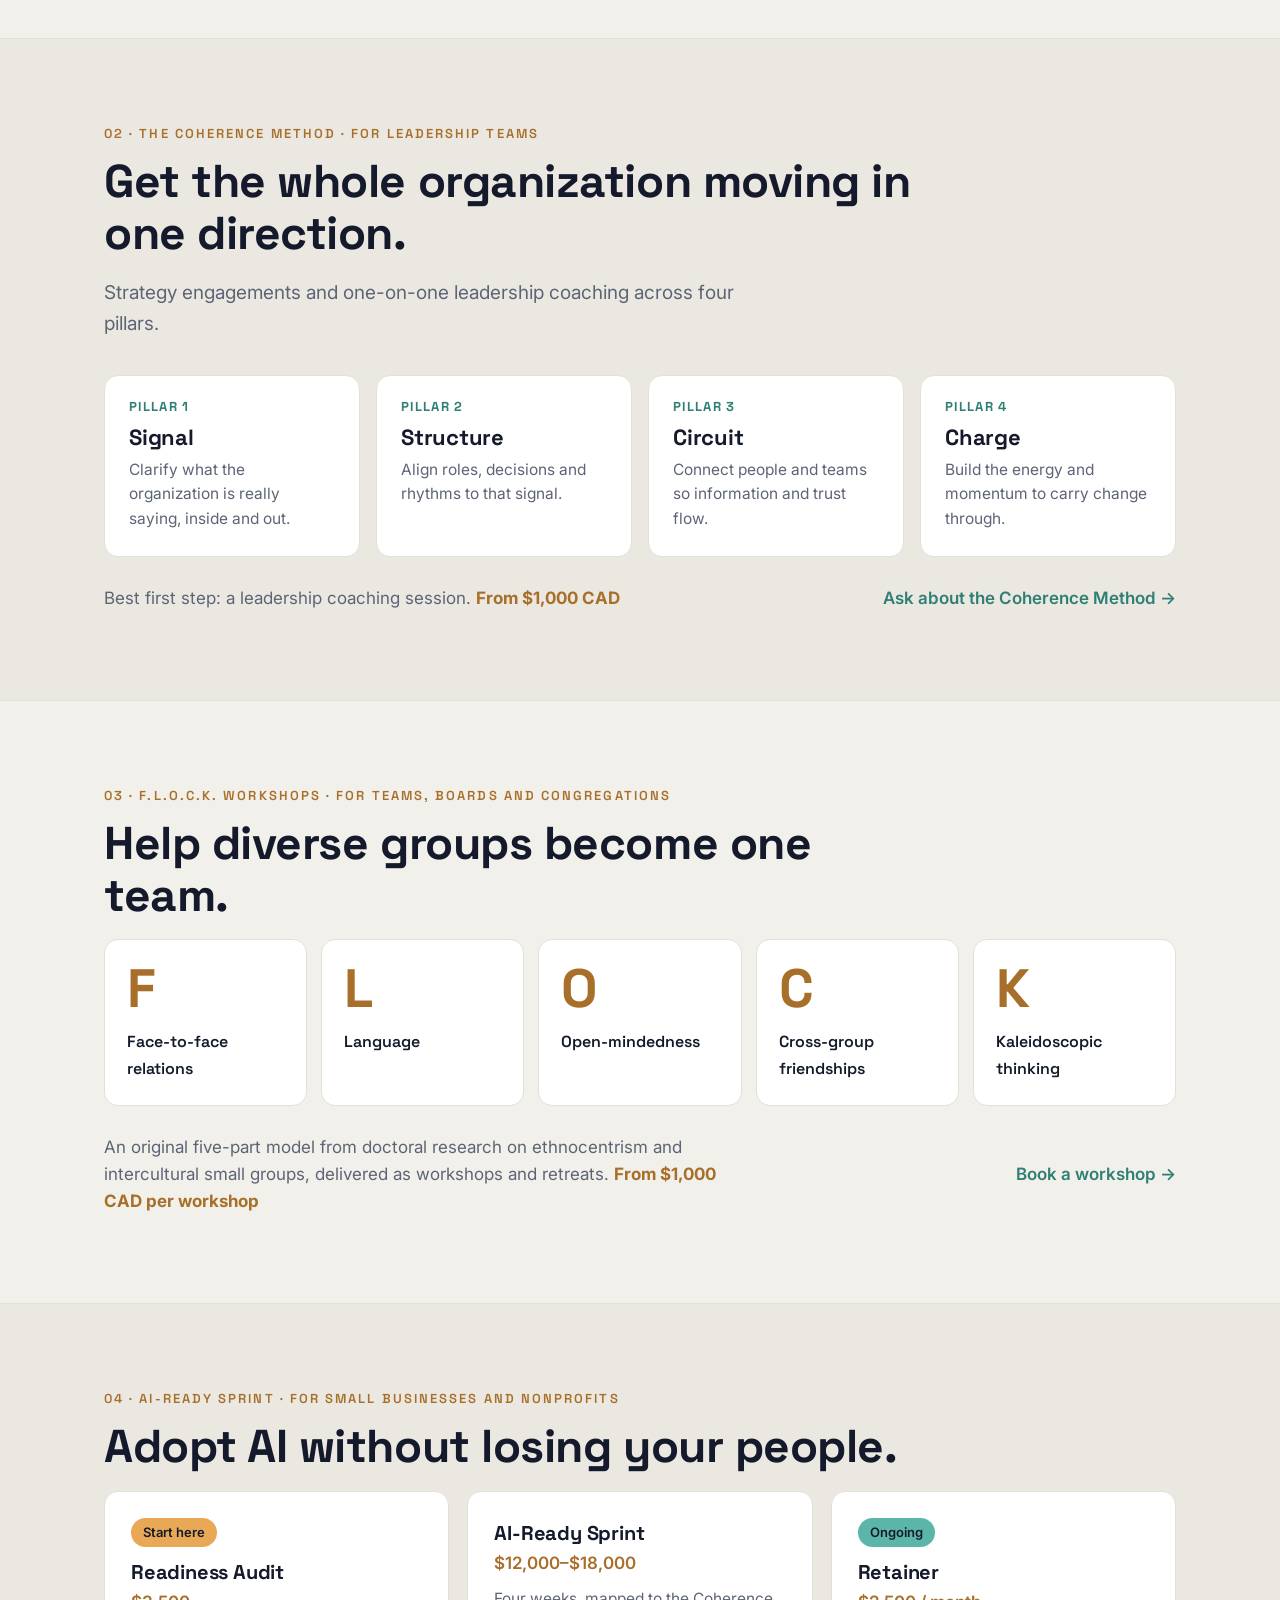
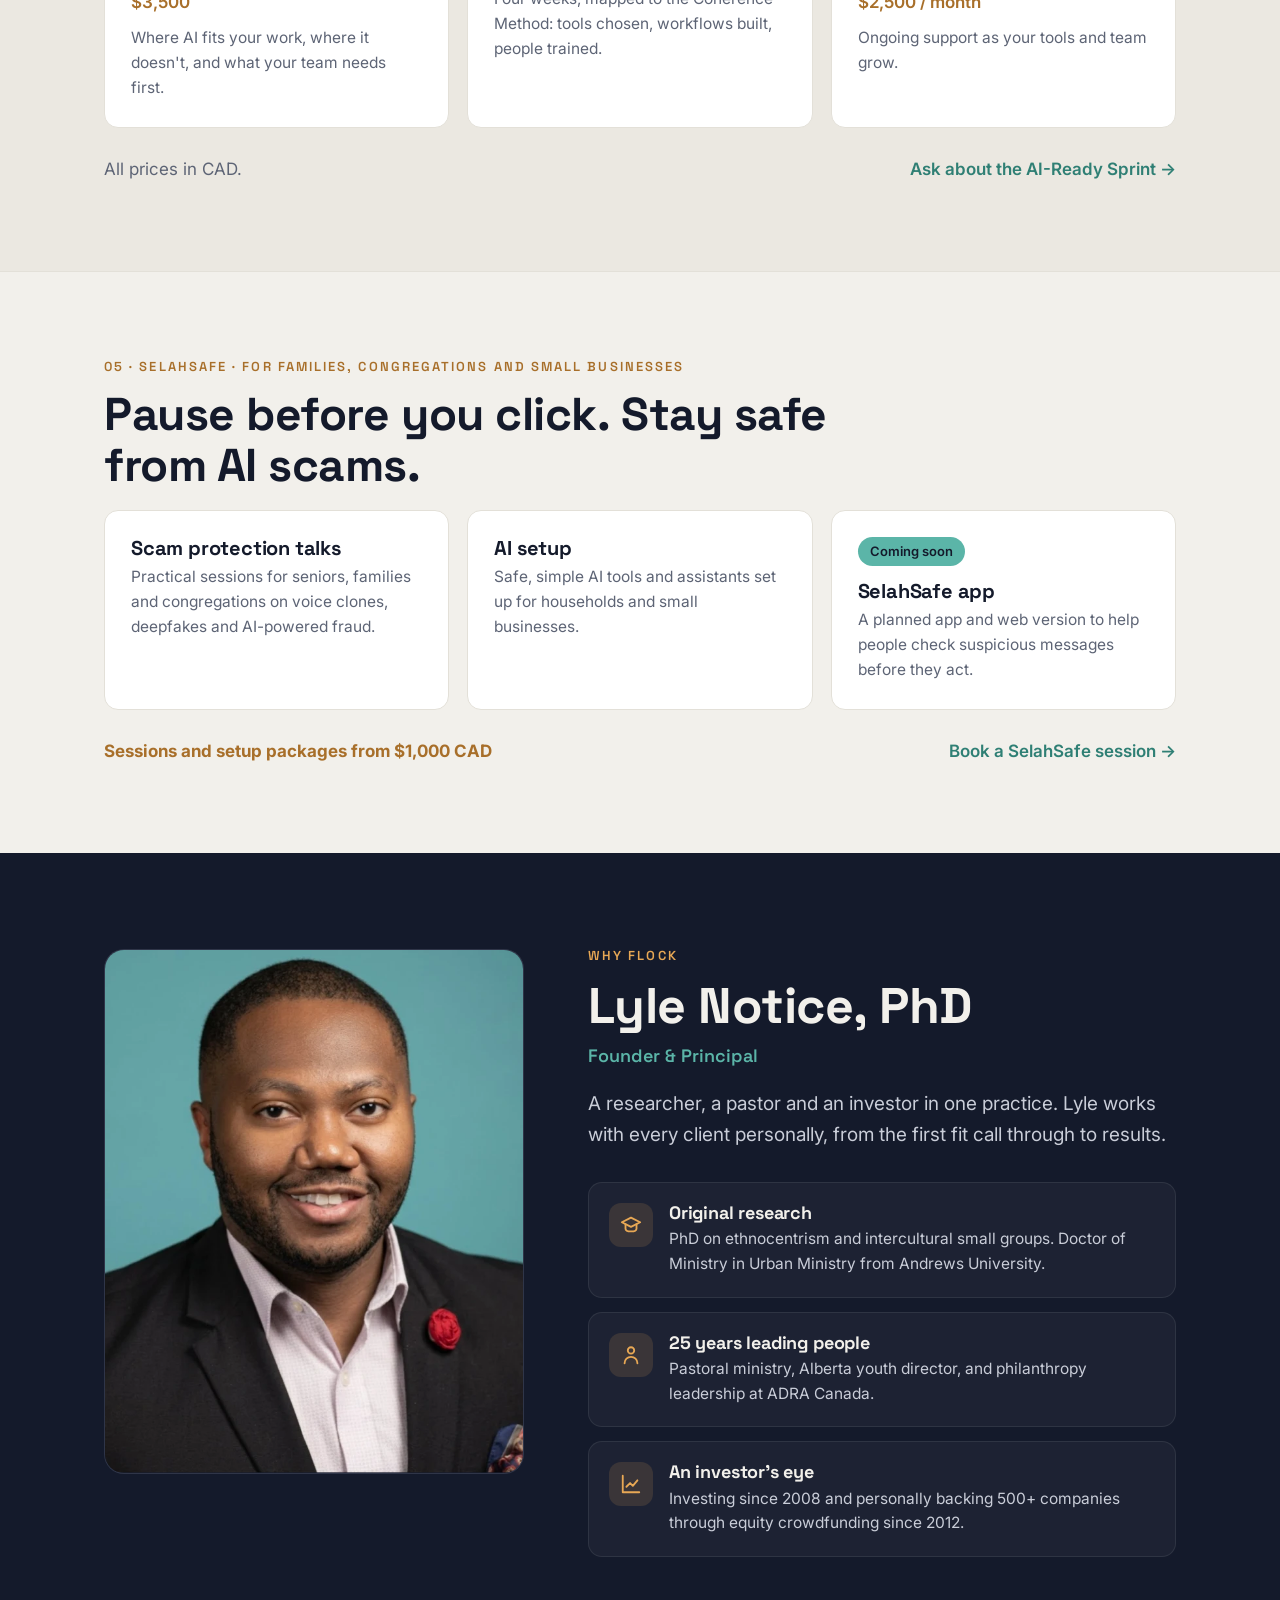
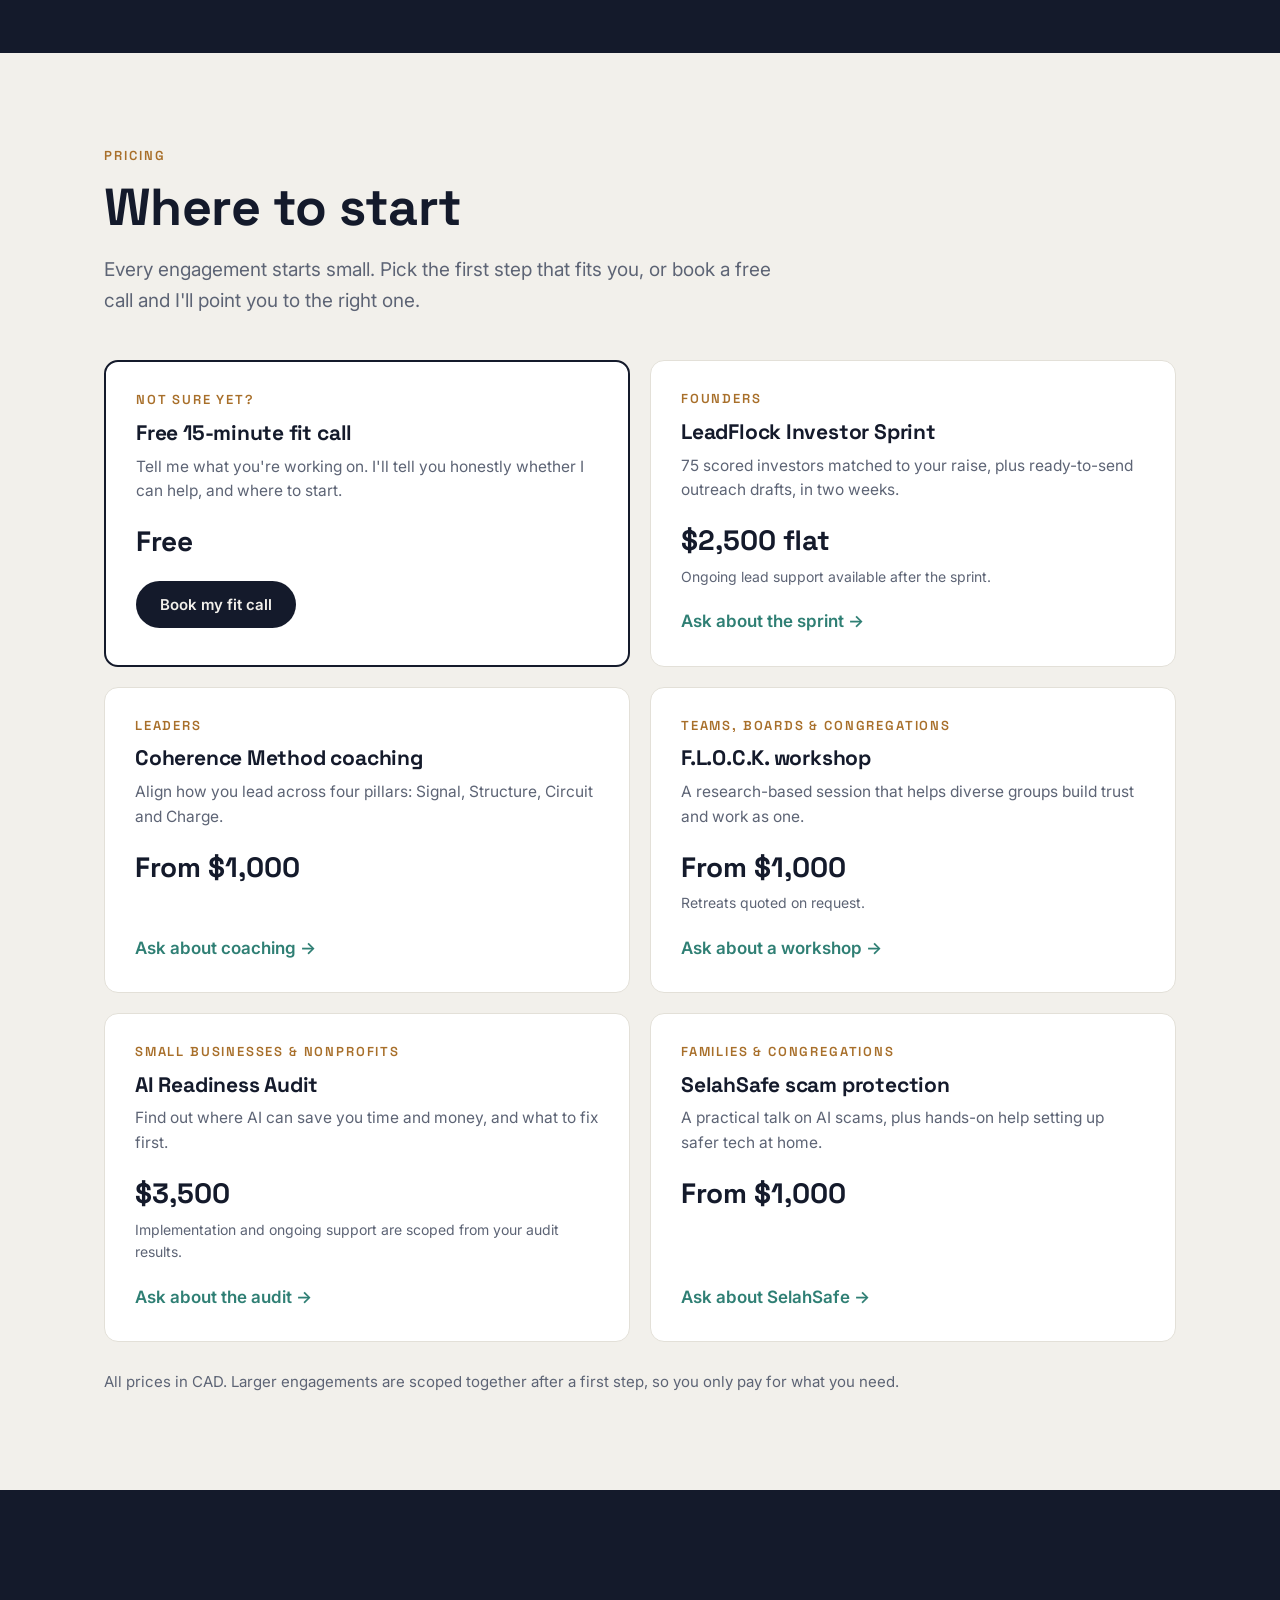
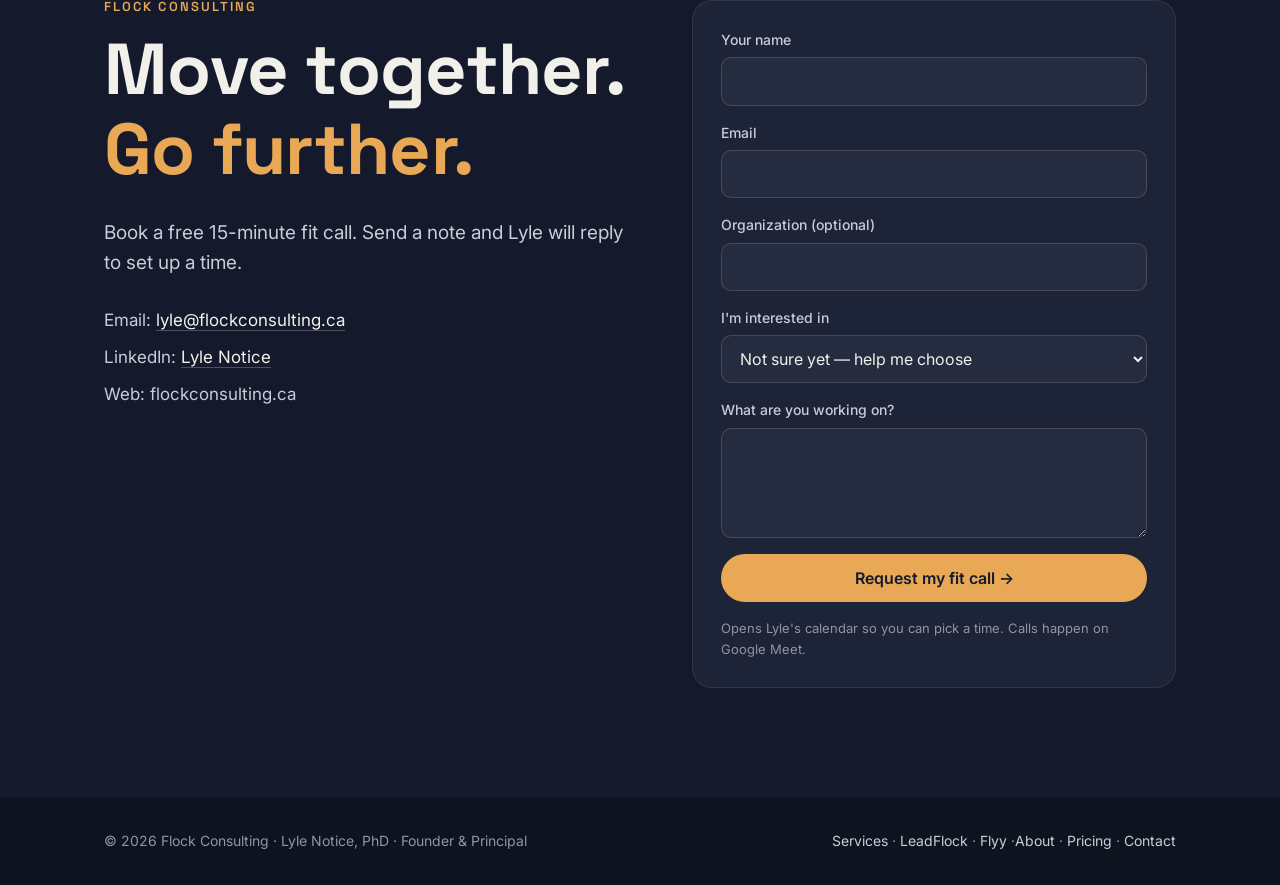
==== commit d508169d: "Open Google Calendar booking popup from the fit call form Request my fit call now opens Lyle's appoi" ====
--- a/index.html
+++ b/index.html
@@ -309,10 +309,21 @@
       </label>
       <label>What are you working on?<textarea name="msg"></textarea></label>
       <button class="btn btn-amber" type="submit">Request my fit call →</button>
-      <small>Opens your email app with your message ready to send to Lyle.</small>
+      <small id="form-hint">Opens your email app with your message ready to send to Lyle.</small>
     </form>
   </div>
 </section>
+
+<!-- Booking popup: Google Calendar appointment schedule (adds a Google Meet link to every booking) -->
+<dialog id="booking" aria-labelledby="booking-title">
+  <div class="booking-head">
+    <h3 id="booking-title">Pick a time for your fit call</h3>
+    <button type="button" class="booking-close" aria-label="Close">×</button>
+  </div>
+  <p class="booking-sub">Free, 15 minutes, on Google Meet. You'll get a calendar invite with the Meet link.</p>
+  <iframe title="Book a fit call with Lyle" loading="lazy"></iframe>
+  <p class="booking-alt">Can't find a time that works? <a href="#" id="booking-email">Email Lyle your note instead</a>.</p>
+</dialog>
 </main>
 
 <footer>
@@ -348,12 +359,31 @@
   document.querySelector('#fitform select').value = a.dataset.service;
 }));
 
-// Form -> mailto
-document.getElementById('fitform').addEventListener('submit', e => {
+// Form -> Google Calendar booking popup (falls back to email)
+// Paste Lyle's Google Calendar appointment schedule link here
+// (Google Calendar > Create > Appointment schedule > Share > Website embed > Inline, copy the src URL).
+// Leave it empty to keep the old email-only behaviour.
+const BOOKING_URL = 'https://calendar.google.com/calendar/appointments/schedules/AcZssZ3hPZYflNzHmGRm6fu0APxo2zHHiOwTg_SKc-uJ5WLmwb1PZjKP48TDQl44vmsUko3BOy-0HVXU?gv=true';
+
+const fitform = document.getElementById('fitform');
+const mailtoFromForm = () => {
+  const d = new FormData(fitform);
+  const body = `Name: ${d.get('name')}\nEmail: ${d.get('email')}\nOrganization: ${d.get('org')}\nInterested in: ${d.get('service')}\n\n${d.get('msg')}`;
+  return 'mailto:lyle@flockconsulting.ca?subject=' + encodeURIComponent('Fit call request — ' + d.get('service')) + '&body=' + encodeURIComponent(body);
+};
+const booking = document.getElementById('booking');
+if (BOOKING_URL) document.getElementById('form-hint').textContent = 'Opens Lyle\'s calendar so you can pick a time. Calls happen on Google Meet.';
+fitform.addEventListener('submit', e => {
   e.preventDefault();
-  const d = new FormData(e.target);
-  const body = `Name: ${d.get('name')}\nEmail: ${d.get('email')}\nOrganization: ${d.get('org')}\nInterested in: ${d.get('service')}\n\n${d.get('msg')}`;
-  location.href = 'mailto:lyle@flockconsulting.ca?subject=' + encodeURIComponent('Fit call request — ' + d.get('service')) + '&body=' + encodeURIComponent(body);
+  if (!BOOKING_URL || typeof booking.showModal !== 'function') { location.href = mailtoFromForm(); return; }
+  const frame = booking.querySelector('iframe');
+  if (!frame.src) frame.src = BOOKING_URL;
+  booking.showModal();
+});
+booking.querySelector('.booking-close').addEventListener('click', () => booking.close());
+booking.addEventListener('click', e => { if (e.target === booking) booking.close(); });
+document.getElementById('booking-email').addEventListener('click', e => {
+  e.preventDefault(); booking.close(); location.href = mailtoFromForm();
 });
 
 // Active nav link
--- a/styles.css
+++ b/styles.css
@@ -197,6 +197,19 @@
 form .btn{justify-content:center;border:0;cursor:pointer;font-size:16px;padding:16px}
 form small{color:#8f95a6;font-size:13px}
 @media (max-width:860px){.contact-grid{grid-template-columns:1fr}}
+
+/* Booking popup */
+#booking{width:min(920px,calc(100vw - 32px));max-height:calc(100vh - 32px);padding:24px;border:0;border-radius:20px;background:var(--cream);color:var(--ink);box-shadow:0 24px 80px rgba(0,0,0,.35)}
+#booking[open]{display:flex;flex-direction:column}
+#booking::backdrop{background:rgba(20,26,43,.7)}
+.booking-head{display:flex;justify-content:space-between;align-items:center;gap:16px}
+.booking-head h3{font-size:22px}
+.booking-close{background:none;border:0;font-size:30px;line-height:1;color:var(--muted);cursor:pointer;padding:4px 8px}
+.booking-sub{margin:6px 0 16px;color:var(--muted);font-size:15px}
+#booking iframe{width:100%;height:600px;max-height:calc(100vh - 220px);border:1px solid var(--line);border-radius:var(--radius);background:var(--white)}
+.booking-alt{margin:14px 0 0;font-size:14px;color:var(--muted)}
+.booking-alt a{color:var(--teal-ink);font-weight:600}
+@media (max-width:600px){#booking{padding:16px}.booking-head h3{font-size:19px}}
 
 footer{background:#0e1320;color:#8f95a6;padding:32px 0;font-size:14px}
 footer .wrap{display:flex;flex-wrap:wrap;justify-content:space-between;gap:12px}
